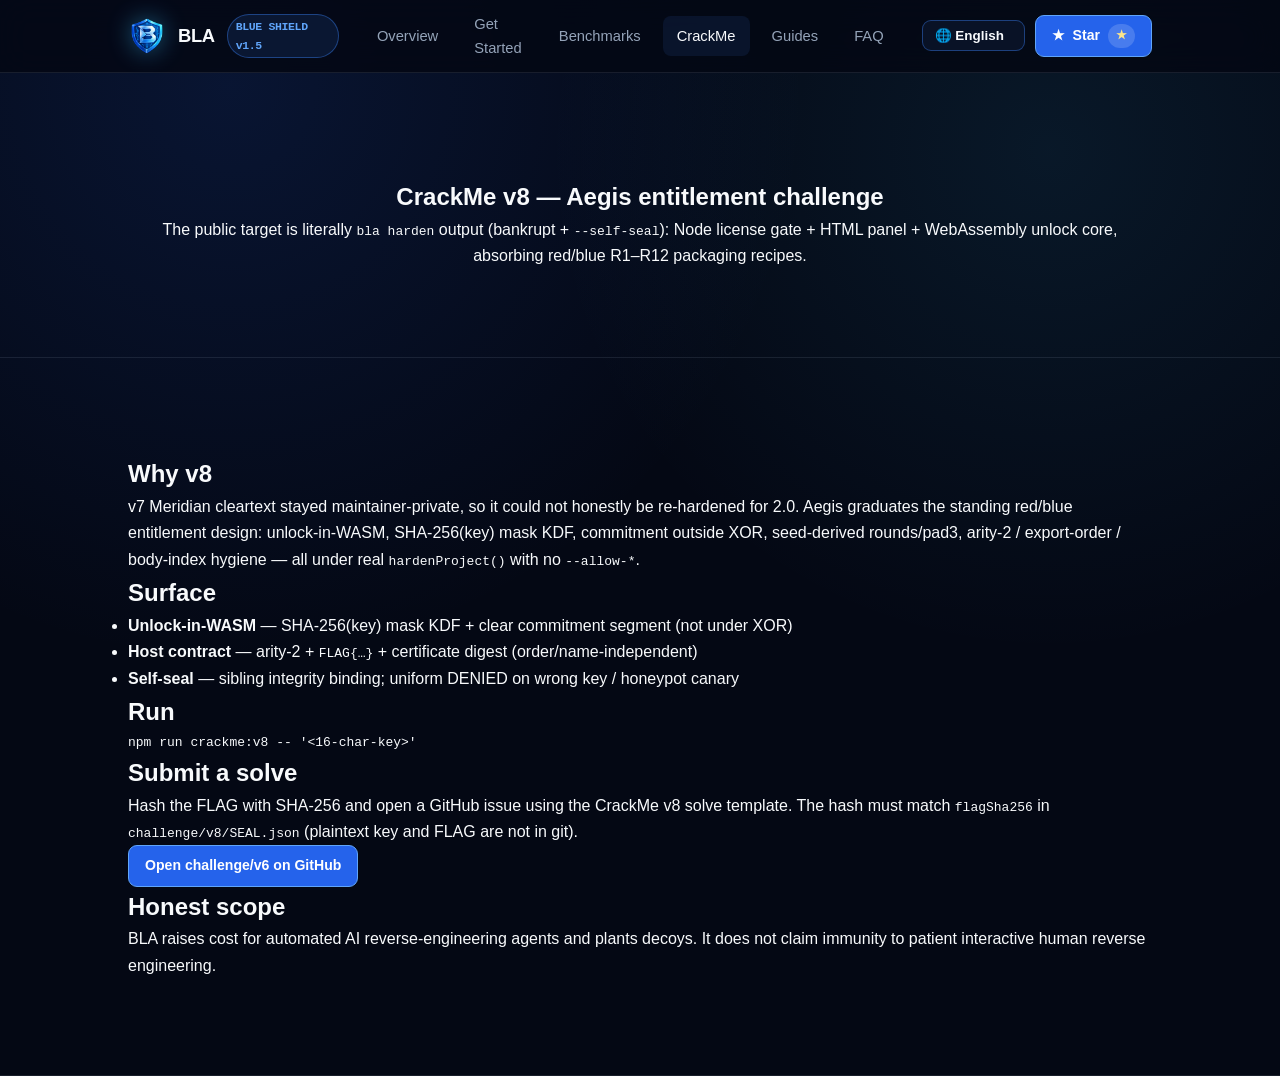
==== crackme/index.html @ 230a338d "chore(site): sync website from qybaihe/bla" ====
<!doctype html>
<html lang="en">
  <head>
    <meta charset="UTF-8" />
    <meta name="viewport" content="width=device-width, initial-scale=1.0" />
    <meta http-equiv="Content-Security-Policy" content="default-src 'self'; script-src 'self'; style-src 'self' 'unsafe-inline'; img-src 'self' data:; connect-src 'self' https://api.github.com; object-src 'none'; base-uri 'self'; form-action 'self'" />
    <title>CrackMe v8 — BLA (bla-agents)</title>
    <meta
      name="description"
      content="Public BLA CrackMe v8: a multi-format app (Node + HTML + WebAssembly) hardened by the real bla harden pipeline at bankrupt intensity."
    />
    <link rel="icon" type="image/png" href="../assets/favicon.png" />
    <link rel="stylesheet" href="../assets/styles.css" />
  </head>
  <body>
    <header class="site-header">
      <div class="container nav-bar">
        <a href="../" class="brand">
          <img src="../assets/logo.png" alt="BLA Shield Logo" class="brand-logo" width="38" height="38" />
          <span>BLA</span>
          <span class="brand-badge" data-i18n="nav.badge">BLUE SHIELD v1.5</span>
        </a>
        <nav class="nav-links">
          <a href="../" class="nav-link" data-i18n="nav.overview">Overview</a>
          <a href="../get-started/" class="nav-link" data-i18n="nav.getStarted">Get Started</a>
          <a href="../showcase/" class="nav-link" data-i18n="nav.showcase">Benchmarks</a>
          <a href="./" class="nav-link active" data-i18n="nav.crackme">CrackMe</a>
          <a href="../guides/" class="nav-link" data-i18n="nav.guides">Guides</a>
          <a href="../faq/" class="nav-link" data-i18n="nav.faq">FAQ</a>
        </nav>
        <div class="nav-actions">
          <select id="bla-lang-select" class="lang-select" aria-label="Select Language">
            <option value="en">🌐 English</option>
            <option value="zh-CN">🌐 简体中文</option>
            <option value="zh-TW">🌐 繁體中文</option>
            <option value="ja">🌐 日本語</option>
            <option value="ko">🌐 한국어</option>
            <option value="es">🌐 Español</option>
            <option value="fr">🌐 Français</option>
            <option value="de">🌐 Deutsch</option>
          </select>
          <a href="https://github.com/qybaihe/bla" class="nav-cta" target="_blank" rel="noopener">
            <span>★</span>
            <span data-i18n="nav.star">Star</span>
            <span class="star-pill" data-gh-stars>★</span>
          </a>
        </div>
      </div>
    </header>

    <main>
      <section class="hero">
        <div class="container">
          <h1 data-i18n="crackme.title">CrackMe v8 — Aegis entitlement challenge</h1>
          <p class="lede" data-i18n="crackme.lede">
            The public target is literally <code>bla harden</code> output (bankrupt + <code>--self-seal</code>): Node license gate + HTML panel + WebAssembly unlock core, absorbing red/blue R1–R12 packaging recipes.
          </p>
        </div>
      </section>

      <section class="section">
        <div class="container prose">
          <h2 data-i18n="crackme.why.title">Why v8</h2>
          <p data-i18n="crackme.why.body">
            v7 Meridian cleartext stayed maintainer-private, so it could not honestly be re-hardened for 2.0. Aegis graduates the standing red/blue entitlement design: unlock-in-WASM, SHA-256(key) mask KDF, commitment outside XOR, seed-derived rounds/pad3, arity-2 / export-order / body-index hygiene — all under real <code>hardenProject()</code> with no <code>--allow-*</code>.
          </p>

          <h2 data-i18n="crackme.tiers.title">Surface</h2>
          <ul>
            <li data-i18n="crackme.tiers.l1"><strong>Unlock-in-WASM</strong> — SHA-256(key) mask KDF + clear commitment segment (not under XOR)</li>
            <li data-i18n="crackme.tiers.l2"><strong>Host contract</strong> — arity-2 + <code>FLAG{…}</code> + certificate digest (order/name-independent)</li>
            <li data-i18n="crackme.tiers.l3"><strong>Self-seal</strong> — sibling integrity binding; uniform DENIED on wrong key / honeypot canary</li>
          </ul>

          <h2 data-i18n="crackme.run.title">Run</h2>
          <pre><code>npm run crackme:v8 -- '&lt;16-char-key&gt;'</code></pre>

          <h2 data-i18n="crackme.submit.title">Submit a solve</h2>
          <p data-i18n="crackme.submit.body">
            Hash the FLAG with SHA-256 and open a GitHub issue using the CrackMe v8 solve template. The hash must match <code>flagSha256</code> in <code>challenge/v8/SEAL.json</code> (plaintext key and FLAG are not in git).
          </p>

          <p>
            <a class="nav-cta" href="https://github.com/qybaihe/bla/tree/main/challenge/v6" target="_blank" rel="noopener" data-i18n="crackme.cta">
              Open challenge/v6 on GitHub
            </a>
          </p>

          <h2 data-i18n="crackme.honest.title">Honest scope</h2>
          <p data-i18n="crackme.honest.body">
            BLA raises cost for automated AI reverse-engineering agents and plants decoys.
            It does not claim immunity to patient interactive human reverse engineering.
          </p>
        </div>
      </section>
    </main>

    <script src="../assets/i18n.js"></script>
    <script src="../assets/main.js"></script>
  </body>
</html>
---- assets/styles.css ----
:root {
  --bg-deep: #040814;
  --bg-surface: #091226;
  --bg-elevated: #0e1b38;
  --bg-glass: rgba(9, 18, 38, 0.78);
  --border-subtle: rgba(148, 163, 184, 0.14);
  --border-blue: rgba(59, 130, 246, 0.42);
  --border-red: rgba(239, 68, 68, 0.38);
  --text-primary: #f8fafc;
  --text-secondary: #94a3b8;
  --text-muted: #64748b;
  --bla-blue: #3b82f6;
  --bla-blue-bright: #60a5fa;
  --bla-blue-deep: #2563eb;
  --bla-sky: #38bdf8;
  --bla-blue-soft: rgba(59, 130, 246, 0.12);
  --rea-red: #ef4444;
  --rea-red-soft: rgba(239, 68, 68, 0.11);
  --amber: #f59e0b;
  --radius-sm: 10px;
  --radius-md: 16px;
  --radius-lg: 22px;
  --font-sans: "Plus Jakarta Sans", -apple-system, BlinkMacSystemFont, "Segoe UI", Roboto, sans-serif;
  --font-mono: "JetBrains Mono", "SFMono-Regular", Consolas, Menlo, monospace;
}

*,
*::before,
*::after {
  box-sizing: border-box;
  margin: 0;
  padding: 0;
}

html {
  scroll-behavior: smooth;
  background-color: var(--bg-deep);
  color: var(--text-primary);
  font-family: var(--font-sans);
  line-height: 1.65;
  -webkit-font-smoothing: antialiased;
}

body {
  min-height: 100vh;
  background-color: var(--bg-deep);
  background-image:
    radial-gradient(circle at 18% 8%, rgba(37, 99, 235, 0.14), transparent 40%),
    radial-gradient(circle at 82% 14%, rgba(56, 189, 248, 0.09), transparent 36%);
  overflow-x: hidden;
}

a {
  color: inherit;
  text-decoration: none;
  transition: color 0.18s ease, border-color 0.18s ease, background-color 0.18s ease;
}

.container {
  width: 100%;
  max-width: 1080px;
  margin: 0 auto;
  padding: 0 28px;
}

/* Header & Navigation — clean and airy */
.site-header {
  position: sticky;
  top: 0;
  z-index: 100;
  background: rgba(4, 8, 20, 0.84);
  backdrop-filter: blur(16px);
  border-bottom: 1px solid var(--border-subtle);
}

.nav-bar {
  display: flex;
  align-items: center;
  justify-content: space-between;
  height: 72px;
  gap: 24px;
}

.brand {
  display: inline-flex;
  align-items: center;
  gap: 12px;
  font-weight: 800;
  font-size: 1.15rem;
  letter-spacing: -0.02em;
}

.brand-logo {
  width: 38px;
  height: 38px;
  object-fit: contain;
  filter: drop-shadow(0 0 12px rgba(56, 189, 248, 0.45));
}

.hero-logo {
  width: 84px;
  height: 84px;
  object-fit: contain;
  display: block;
  margin: 0 auto 20px;
  filter: drop-shadow(0 0 24px rgba(59, 130, 246, 0.55));
}

.nav-actions {
  display: inline-flex;
  align-items: center;
  gap: 10px;
}

.lang-select {
  appearance: none;
  -webkit-appearance: none;
  background: var(--bg-surface);
  color: var(--text-primary);
  border: 1px solid var(--border-blue);
  border-radius: 9px;
  padding: 7px 12px;
  font-family: var(--font-sans);
  font-size: 0.84rem;
  font-weight: 600;
  cursor: pointer;
  outline: none;
  transition: border-color 0.15s ease, background-color 0.15s ease;
}

.lang-select:hover,
.lang-select:focus {
  border-color: var(--bla-sky);
  background: var(--bg-elevated);
}

.brand-mark {
  width: 34px;
  height: 34px;
  border-radius: 9px;
  background: linear-gradient(135deg, var(--bla-blue-bright), var(--bla-blue-deep));
  display: inline-flex;
  align-items: center;
  justify-content: center;
  color: #ffffff;
  font-family: var(--font-mono);
  font-weight: 800;
  font-size: 0.9rem;
  box-shadow: 0 0 20px rgba(59, 130, 246, 0.35);
}

.brand-badge {
  font-family: var(--font-mono);
  font-size: 0.72rem;
  font-weight: 600;
  padding: 2px 8px;
  border-radius: 999px;
  background: var(--bla-blue-soft);
  color: var(--bla-blue-bright);
  border: 1px solid var(--border-blue);
}

.nav-links {
  display: flex;
  align-items: center;
  gap: 8px;
}

.nav-link {
  padding: 8px 14px;
  border-radius: 8px;
  font-size: 0.92rem;
  font-weight: 500;
  color: var(--text-secondary);
}

.nav-link:hover,
.nav-link.active {
  color: var(--text-primary);
  background: rgba(59, 130, 246, 0.1);
}

.nav-cta {
  display: inline-flex;
  align-items: center;
  gap: 8px;
  padding: 8px 16px;
  border-radius: 9px;
  font-size: 0.88rem;
  font-weight: 600;
  background: var(--bla-blue-deep);
  color: #ffffff;
  border: 1px solid var(--bla-blue-bright);
}

.nav-cta:hover {
  background: var(--bla-blue);
}

.star-pill {
  display: inline-flex;
  align-items: center;
  justify-content: center;
  padding: 2px 8px;
  border-radius: 999px;
  background: rgba(255, 255, 255, 0.16);
  font-family: var(--font-mono);
  font-size: 0.76rem;
  font-weight: 700;
  color: #fde68a;
}

.btn-star {
  display: inline-flex;
  align-items: center;
  gap: 8px;
  padding: 13px 20px;
  border-radius: 11px;
  background: rgba(245, 158, 11, 0.1);
  color: #fde68a;
  font-weight: 600;
  font-size: 0.95rem;
  border: 1px solid rgba(245, 158, 11, 0.42);
}

.btn-star:hover {
  background: rgba(245, 158, 11, 0.18);
  border-color: #fbbf24;
}

.star-welcome {
  margin-top: 22px;
  font-size: 0.9rem;
  color: var(--text-secondary);
}

.star-welcome a {
  color: var(--bla-blue-bright);
  border-bottom: 1px dashed rgba(96, 165, 250, 0.45);
  padding-bottom: 2px;
}

.star-welcome a:hover {
  color: #fde68a;
  border-bottom-color: #fde68a;
}

/* Generous Vertical Spacing so pages feel calm and uncrowded */
.section {
  padding: 96px 0;
  border-bottom: 1px solid var(--border-subtle);
}

.section-header {
  max-width: 680px;
  margin-bottom: 48px;
}

.eyebrow {
  display: inline-flex;
  align-items: center;
  gap: 8px;
  font-family: var(--font-mono);
  font-size: 0.78rem;
  font-weight: 600;
  text-transform: uppercase;
  letter-spacing: 0.08em;
  color: var(--bla-blue-bright);
  margin-bottom: 14px;
}

.section-title {
  font-size: clamp(1.85rem, 3.2vw, 2.5rem);
  font-weight: 800;
  letter-spacing: -0.03em;
  line-height: 1.2;
  margin-bottom: 14px;
}

.section-lead {
  font-size: 1.08rem;
  color: var(--text-secondary);
  line-height: 1.7;
}

/* Hero Section */
.hero {
  padding: 104px 0 88px;
  border-bottom: 1px solid var(--border-subtle);
  text-align: center;
}

.hero-pill {
  display: inline-flex;
  align-items: center;
  gap: 10px;
  padding: 6px 16px;
  border-radius: 999px;
  background: var(--bla-blue-soft);
  border: 1px solid var(--border-blue);
  color: var(--bla-blue-bright);
  font-family: var(--font-mono);
  font-size: 0.8rem;
  font-weight: 600;
  margin-bottom: 28px;
}

.hero-pill .dot-red {
  color: var(--rea-red);
}

.hero-title {
  font-size: clamp(2.5rem, 5.2vw, 4.1rem);
  font-weight: 800;
  letter-spacing: -0.035em;
  line-height: 1.12;
  max-width: 860px;
  margin: 0 auto 22px;
}

.hero-title .text-blue {
  background: linear-gradient(95deg, #60a5fa, #38bdf8);
  -webkit-background-clip: text;
  -webkit-text-fill-color: transparent;
}

.hero-title .text-red {
  color: var(--rea-red);
}

.hero-subtitle {
  font-size: clamp(1.08rem, 1.8vw, 1.25rem);
  color: var(--text-secondary);
  max-width: 660px;
  margin: 0 auto 40px;
  line-height: 1.7;
}

/* Clean Command Switcher in Hero */
.command-box {
  max-width: 640px;
  margin: 0 auto 32px;
  background: var(--bg-surface);
  border: 1px solid var(--border-blue);
  border-radius: var(--radius-md);
  padding: 16px 20px;
  display: flex;
  align-items: center;
  justify-content: space-between;
  gap: 16px;
  box-shadow: 0 20px 50px rgba(37, 99, 235, 0.16);
}

.command-code {
  font-family: var(--font-mono);
  font-size: 0.98rem;
  color: var(--bla-blue-bright);
  overflow-x: auto;
  white-space: nowrap;
}

.copy-btn {
  padding: 8px 14px;
  border-radius: 8px;
  border: 1px solid var(--border-blue);
  background: var(--bla-blue-soft);
  color: var(--bla-blue-bright);
  font-family: var(--font-mono);
  font-size: 0.8rem;
  font-weight: 600;
  cursor: pointer;
  flex-shrink: 0;
  transition: all 0.15s ease;
}

.copy-btn:hover {
  background: var(--bla-blue-deep);
  color: #ffffff;
}

.hero-actions {
  display: flex;
  align-items: center;
  justify-content: center;
  gap: 16px;
  flex-wrap: wrap;
}

.btn-primary {
  display: inline-flex;
  align-items: center;
  gap: 8px;
  padding: 13px 24px;
  border-radius: 11px;
  background: var(--bla-blue-deep);
  color: #ffffff;
  font-weight: 700;
  font-size: 0.95rem;
  border: 1px solid var(--bla-blue-bright);
}

.btn-primary:hover {
  background: var(--bla-blue);
}

.btn-secondary {
  display: inline-flex;
  align-items: center;
  gap: 8px;
  padding: 13px 24px;
  border-radius: 11px;
  background: var(--bg-surface);
  color: var(--text-primary);
  font-weight: 600;
  font-size: 0.95rem;
  border: 1px solid var(--border-subtle);
}

.btn-secondary:hover {
  border-color: var(--border-blue);
}

/* Spacious Cards & Grids */
.grid-3 {
  display: grid;
  grid-template-columns: repeat(3, 1fr);
  gap: 24px;
}

.grid-2 {
  display: grid;
  grid-template-columns: repeat(2, 1fr);
  gap: 28px;
}

.card {
  background: var(--bg-surface);
  border: 1px solid var(--border-subtle);
  border-radius: var(--radius-md);
  padding: 32px;
  transition: border-color 0.2s ease, transform 0.2s ease;
}

.card:hover {
  border-color: var(--border-blue);
  transform: translateY(-2px);
}

.card-tag {
  display: inline-block;
  font-family: var(--font-mono);
  font-size: 0.75rem;
  font-weight: 600;
  padding: 3px 10px;
  border-radius: 999px;
  background: var(--bla-blue-soft);
  color: var(--bla-blue-bright);
  margin-bottom: 16px;
}

.card h3 {
  font-size: 1.22rem;
  font-weight: 700;
  margin-bottom: 10px;
  letter-spacing: -0.01em;
}

.card p {
  color: var(--text-secondary);
  font-size: 0.96rem;
  line-height: 1.65;
}

/* Red vs. Blue Interactive Simulator */
.sim-tabs {
  display: flex;
  gap: 10px;
  flex-wrap: wrap;
  margin-bottom: 24px;
}

.sim-tab {
  padding: 9px 16px;
  border-radius: 9px;
  border: 1px solid var(--border-subtle);
  background: var(--bg-surface);
  color: var(--text-secondary);
  font-family: var(--font-mono);
  font-size: 0.83rem;
  font-weight: 600;
  cursor: pointer;
}

.sim-tab.active,
.sim-tab:hover {
  border-color: var(--bla-blue-bright);
  background: var(--bla-blue-soft);
  color: var(--text-primary);
}

.duel-grid {
  display: grid;
  grid-template-columns: 1fr 1fr;
  gap: 24px;
}

.duel-panel {
  border-radius: var(--radius-md);
  padding: 28px;
  background: var(--bg-surface);
}

.duel-panel.red {
  border: 1px solid var(--border-red);
  background: linear-gradient(180deg, rgba(239, 68, 68, 0.06), var(--bg-surface) 45%);
}

.duel-panel.blue {
  border: 1px solid var(--border-blue);
  background: linear-gradient(180deg, rgba(59, 130, 246, 0.1), var(--bg-surface) 45%);
}

.duel-badge {
  display: inline-flex;
  align-items: center;
  gap: 8px;
  font-family: var(--font-mono);
  font-size: 0.78rem;
  font-weight: 700;
  padding: 4px 12px;
  border-radius: 999px;
  margin-bottom: 18px;
}

.duel-badge.red {
  background: var(--rea-red-soft);
  color: #fca5a5;
  border: 1px solid var(--border-red);
}

.duel-badge.blue {
  background: var(--bla-blue-soft);
  color: #93c5fd;
  border: 1px solid var(--border-blue);
}

.metric-row {
  display: flex;
  justify-content: space-between;
  padding: 10px 0;
  border-bottom: 1px solid var(--border-subtle);
  font-size: 0.93rem;
}

.metric-row:last-of-type {
  border-bottom: none;
}

.metric-label {
  color: var(--text-secondary);
}

.metric-val {
  font-family: var(--font-mono);
  font-weight: 700;
}

.metric-val.red {
  color: #f87171;
}

.metric-val.blue {
  color: var(--bla-blue-bright);
}

/* Collapsible Details Drawer (keeps pages clean like rea.tools) */
details.evidence-drawer {
  margin-top: 20px;
  background: var(--bg-deep);
  border: 1px solid var(--border-subtle);
  border-radius: var(--radius-sm);
  overflow: hidden;
}

details.evidence-drawer summary {
  padding: 14px 18px;
  font-family: var(--font-mono);
  font-size: 0.85rem;
  font-weight: 600;
  color: var(--bla-blue-bright);
  cursor: pointer;
  user-select: none;
}

details.evidence-drawer summary:hover {
  background: rgba(59, 130, 246, 0.06);
}

.drawer-body {
  padding: 16px 18px;
  border-top: 1px solid var(--border-subtle);
  font-family: var(--font-mono);
  font-size: 0.83rem;
  color: #cbd5e1;
  overflow-x: auto;
  white-space: pre;
  line-height: 1.55;
}

pre.code-block {
  background: var(--bg-deep);
  border: 1px solid var(--border-subtle);
  border-radius: var(--radius-sm);
  padding: 18px 20px;
  font-family: var(--font-mono);
  font-size: 0.86rem;
  color: #dbeafe;
  overflow-x: auto;
  line-height: 1.6;
  margin-top: 14px;
}

/* Footer */
.site-footer {
  padding: 56px 0;
  color: var(--text-muted);
  font-size: 0.9rem;
}

.footer-inner {
  display: flex;
  justify-content: space-between;
  align-items: center;
  flex-wrap: wrap;
  gap: 20px;
}

@media (max-width: 860px) {
  .grid-3,
  .grid-2,
  .duel-grid {
    grid-template-columns: 1fr;
  }
  .section {
    padding: 64px 0;
  }
  .hero {
    padding: 72px 0 56px;
  }
}
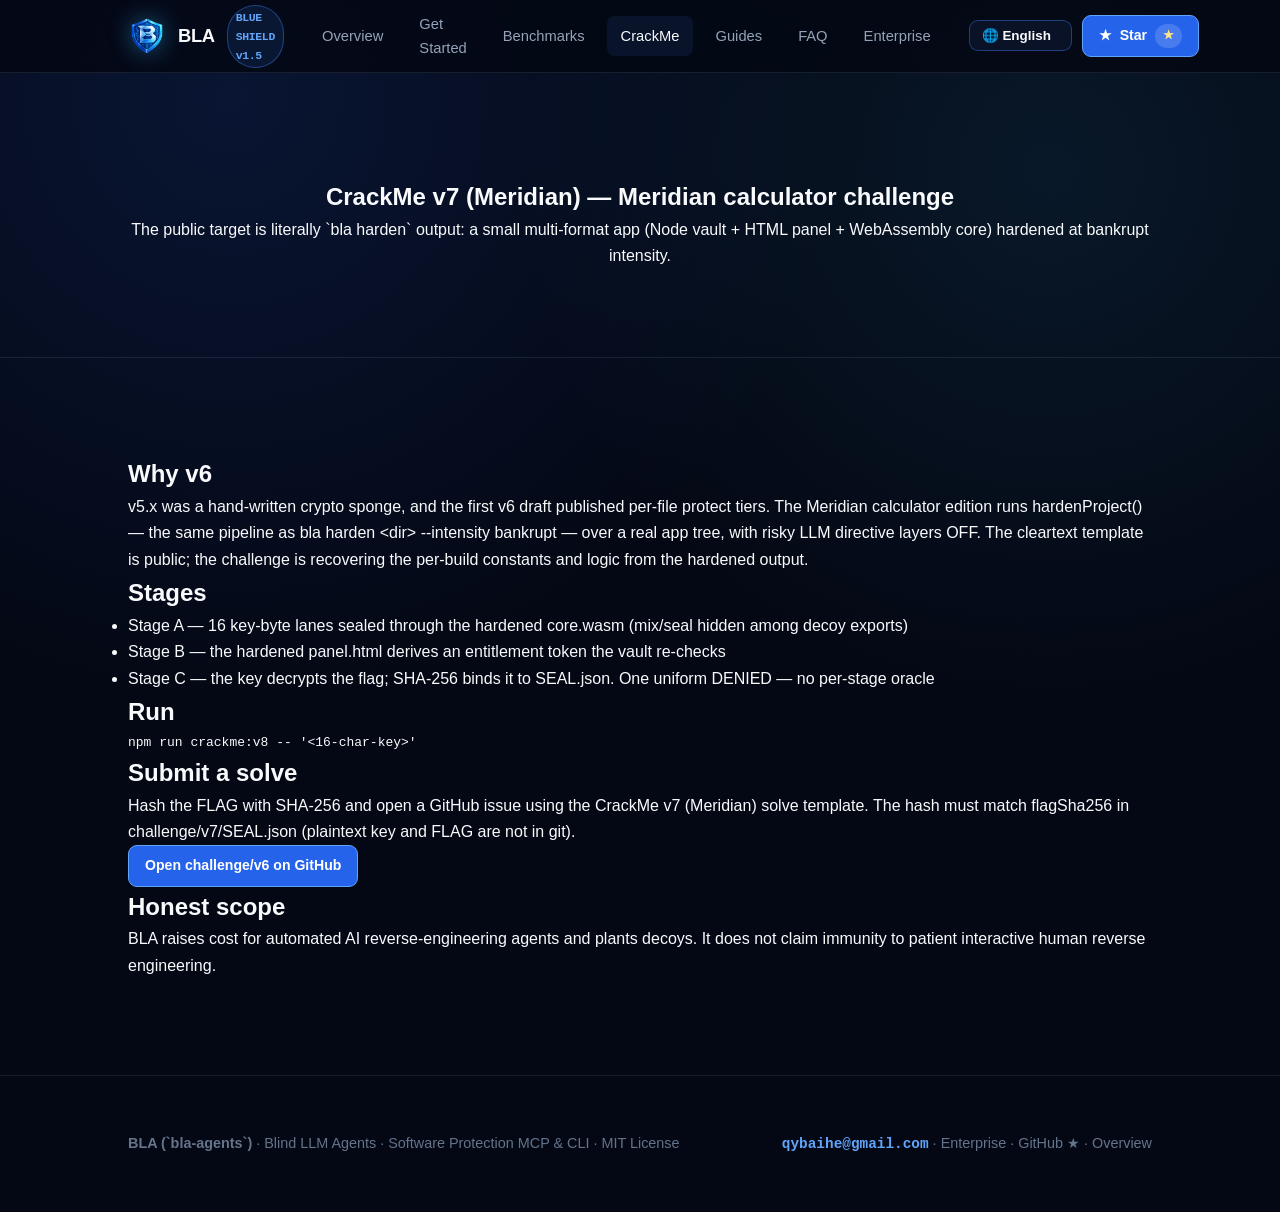
==== commit a5f0fa92: "chore(site): sync website from qybaihe/bla" ====
--- a/crackme/index.html
+++ b/crackme/index.html
@@ -27,6 +27,7 @@
           <a href="./" class="nav-link active" data-i18n="nav.crackme">CrackMe</a>
           <a href="../guides/" class="nav-link" data-i18n="nav.guides">Guides</a>
           <a href="../faq/" class="nav-link" data-i18n="nav.faq">FAQ</a>
+          <a href="../enterprise/" class="nav-link" data-i18n="nav.enterprise">Enterprise</a>
         </nav>
         <div class="nav-actions">
           <select id="bla-lang-select" class="lang-select" aria-label="Select Language">
@@ -95,6 +96,17 @@
       </section>
     </main>
 
+    <footer class="site-footer">
+      <div class="container footer-inner">
+        <div data-i18n-html="footer.tagline"><strong>BLA (`bla-agents`)</strong> · Blind LLM Agents · Software Protection MCP &amp; CLI</div>
+        <div>
+          <a href="mailto:qybaihe@gmail.com">qybaihe@gmail.com</a> ·
+          <a href="../enterprise/" data-i18n="nav.enterprise">Enterprise</a> ·
+          <a href="https://github.com/qybaihe/bla">GitHub ★</a> ·
+          <a href="../" data-i18n="nav.overview">Overview</a>
+        </div>
+      </div>
+    </footer>
     <script src="../assets/i18n.js"></script>
     <script src="../assets/main.js"></script>
   </body>
--- a/assets/styles.css
+++ b/assets/styles.css
@@ -648,3 +648,57 @@
     padding: 72px 0 56px;
   }
 }
+
+/* Enterprise page */
+.note-card {
+  border-color: rgba(245, 158, 11, 0.35);
+  background: linear-gradient(180deg, rgba(245, 158, 11, 0.08), var(--bg-surface) 48%);
+}
+
+.enterprise-cta {
+  border-color: var(--border-blue);
+  background: linear-gradient(180deg, rgba(59, 130, 246, 0.12), var(--bg-surface) 42%);
+}
+
+.contact-email {
+  font-family: var(--font-mono);
+  font-weight: 700;
+  color: var(--bla-blue-bright);
+}
+
+.contact-note {
+  margin-top: 18px;
+  font-size: 0.92rem;
+  color: var(--text-secondary);
+}
+
+.contact-note a {
+  color: var(--bla-blue-bright);
+  border-bottom: 1px dashed rgba(96, 165, 250, 0.45);
+}
+
+.site-footer a[href^="mailto:"] {
+  color: var(--bla-blue-bright);
+  font-family: var(--font-mono);
+  font-weight: 600;
+}
+
+@media (max-width: 1100px) {
+  .nav-bar {
+    height: auto;
+    min-height: 72px;
+    padding: 12px 0;
+    flex-wrap: wrap;
+  }
+
+  .nav-links {
+    flex-wrap: wrap;
+    justify-content: flex-start;
+    gap: 4px;
+  }
+
+  .nav-link {
+    padding: 6px 10px;
+    font-size: 0.84rem;
+  }
+}
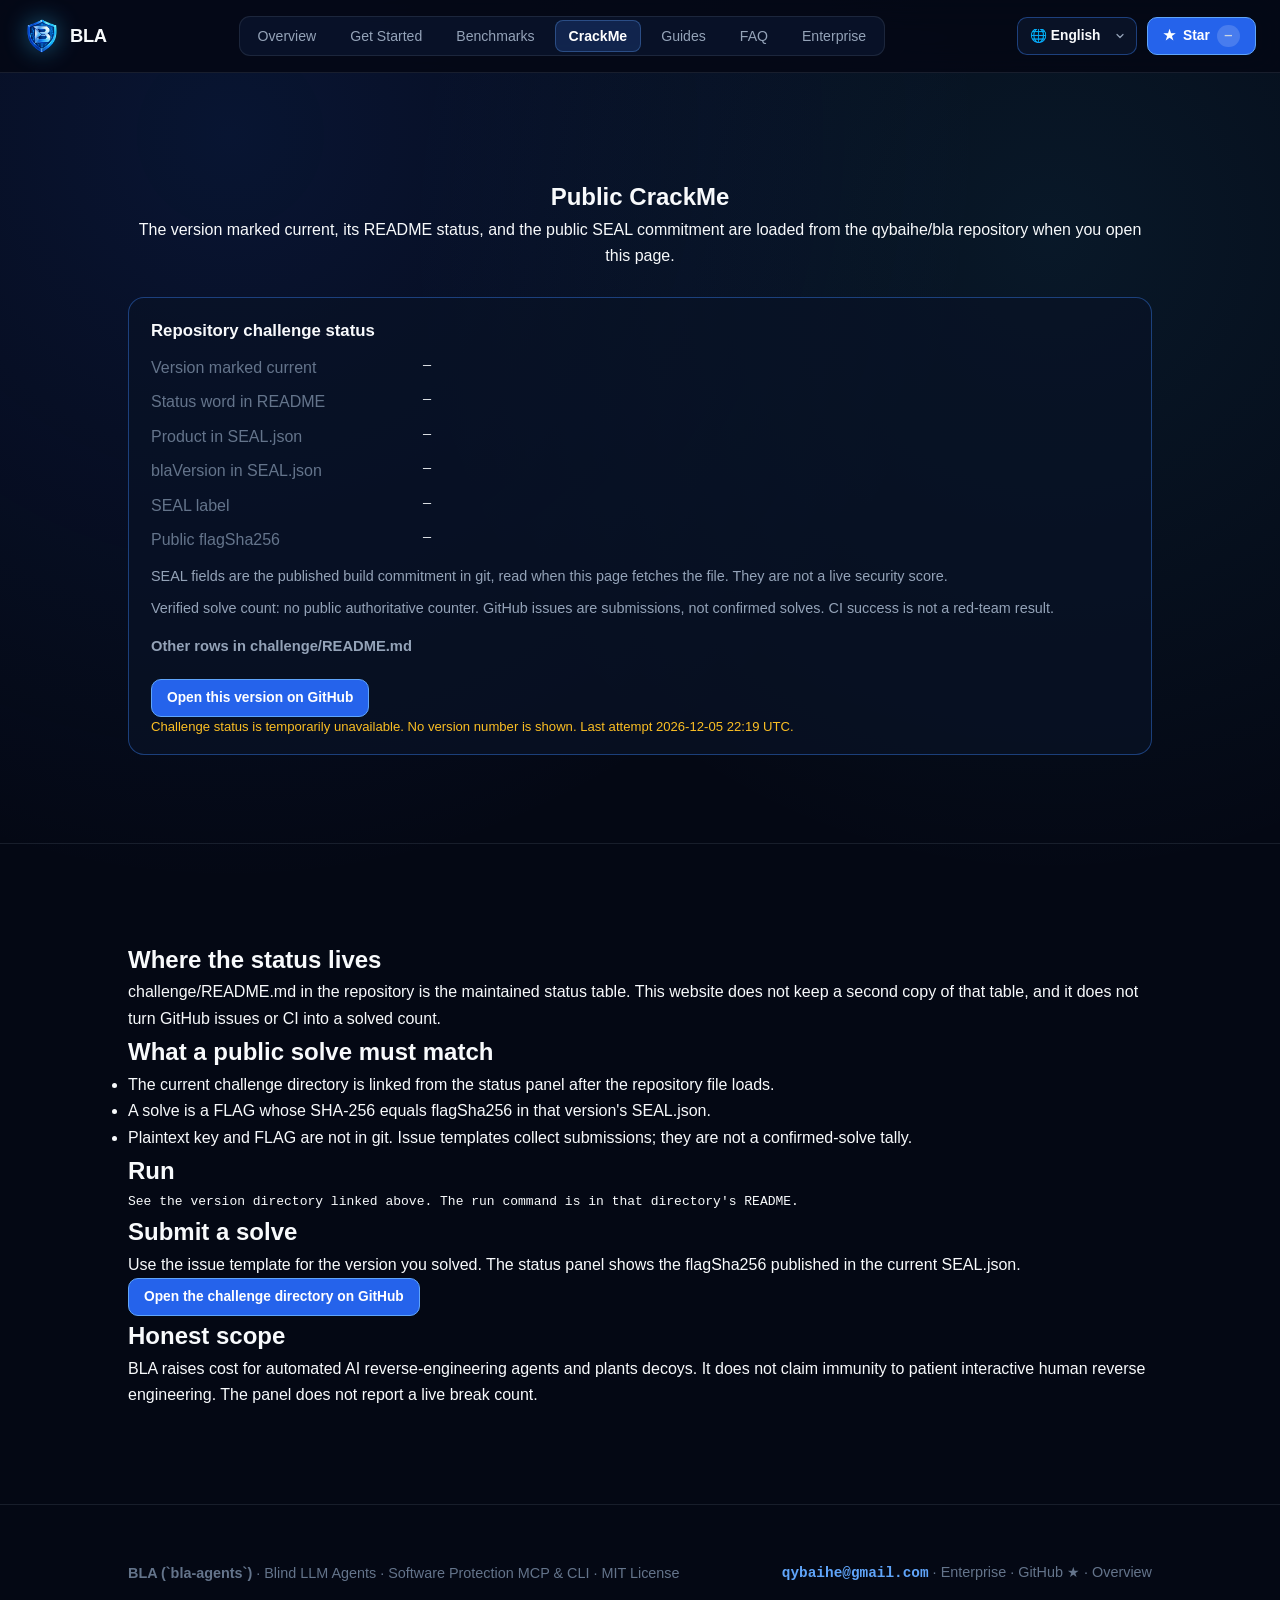
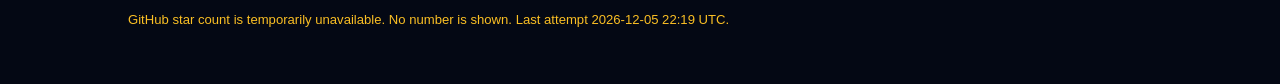
==== commit a4e53eeb: "chore(site): sync website from qybaihe/bla" ====
--- a/crackme/index.html
+++ b/crackme/index.html
@@ -4,23 +4,43 @@
     <meta charset="UTF-8" />
     <meta name="viewport" content="width=device-width, initial-scale=1.0" />
     <meta http-equiv="Content-Security-Policy" content="default-src 'self'; script-src 'self'; style-src 'self' 'unsafe-inline'; img-src 'self' data:; connect-src 'self' https://api.github.com; object-src 'none'; base-uri 'self'; form-action 'self'" />
-    <title>CrackMe v8 — BLA (bla-agents)</title>
+    <title>CrackMe — BLA (bla-agents)</title>
     <meta
       name="description"
-      content="Public BLA CrackMe v8: a multi-format app (Node + HTML + WebAssembly) hardened by the real bla harden pipeline at bankrupt intensity."
+      content="Public BLA CrackMe status is read from challenge/README.md and the current SEAL.json in qybaihe/bla. This page does not publish a solve count."
     />
     <link rel="icon" type="image/png" href="../assets/favicon.png" />
     <link rel="stylesheet" href="../assets/styles.css" />
   </head>
   <body>
+    <noscript>
+      <style>
+        @media (max-width: 1023px) {
+          .nav-toggle { display: none !important; }
+          .nav-panel {
+            display: flex !important;
+            position: static !important;
+            flex-direction: column;
+            background: transparent;
+            box-shadow: none;
+          }
+          .nav-bar { height: auto !important; min-height: 64px; flex-wrap: wrap; padding-top: 12px; padding-bottom: 12px; }
+          .nav-links { flex-wrap: wrap; }
+        }
+      </style>
+    </noscript>
     <header class="site-header">
       <div class="container nav-bar">
         <a href="../" class="brand">
           <img src="../assets/logo.png" alt="BLA Shield Logo" class="brand-logo" width="38" height="38" />
           <span>BLA</span>
-          <span class="brand-badge" data-i18n="nav.badge">BLUE SHIELD v1.5</span>
         </a>
-        <nav class="nav-links">
+        <button type="button" class="nav-toggle" aria-expanded="false" aria-controls="site-nav">
+          <span class="nav-toggle-icon" aria-hidden="true"></span>
+          <span class="visually-hidden">Menu</span>
+        </button>
+        <div class="nav-panel" id="site-nav">
+        <nav class="nav-links" data-i18n-attr="aria-label:nav.primary">
           <a href="../" class="nav-link" data-i18n="nav.overview">Overview</a>
           <a href="../get-started/" class="nav-link" data-i18n="nav.getStarted">Get Started</a>
           <a href="../showcase/" class="nav-link" data-i18n="nav.showcase">Benchmarks</a>
@@ -30,7 +50,7 @@
           <a href="../enterprise/" class="nav-link" data-i18n="nav.enterprise">Enterprise</a>
         </nav>
         <div class="nav-actions">
-          <select id="bla-lang-select" class="lang-select" aria-label="Select Language">
+          <select id="bla-lang-select" class="lang-select" aria-label="Select Language" data-i18n-attr="aria-label:nav.lang">
             <option value="en">🌐 English</option>
             <option value="zh-CN">🌐 简体中文</option>
             <option value="zh-TW">🌐 繁體中文</option>
@@ -43,8 +63,9 @@
           <a href="https://github.com/qybaihe/bla" class="nav-cta" target="_blank" rel="noopener">
             <span>★</span>
             <span data-i18n="nav.star">Star</span>
-            <span class="star-pill" data-gh-stars>★</span>
+            <span class="star-pill" data-gh-stars data-state="loading">—</span>
           </a>
+        </div>
         </div>
       </div>
     </header>
@@ -52,38 +73,72 @@
     <main>
       <section class="hero">
         <div class="container">
-          <h1 data-i18n="crackme.title">CrackMe v8 — Aegis entitlement challenge</h1>
+          <h1 data-i18n="crackme.title">Public CrackMe</h1>
           <p class="lede" data-i18n="crackme.lede">
-            The public target is literally <code>bla harden</code> output (bankrupt + <code>--self-seal</code>): Node license gate + HTML panel + WebAssembly unlock core, absorbing red/blue R1–R12 packaging recipes.
+            The version marked current, its README status, and the public SEAL commitment are loaded from the qybaihe/bla repository when you open this page.
           </p>
+          <section class="live-panel" data-crackme-live data-state="loading" aria-live="polite">
+            <h2 data-i18n="live.crackme.heading">Repository challenge status</h2>
+            <dl class="live-dl">
+              <dt data-i18n="live.crackme.version">Version marked current</dt>
+              <dd data-crackme-version>—</dd>
+              <dt data-i18n="live.crackme.status">Status word in README</dt>
+              <dd data-crackme-status>—</dd>
+              <dt data-i18n="live.crackme.product">Product in SEAL.json</dt>
+              <dd data-crackme-product>—</dd>
+              <dt data-i18n="live.crackme.engine">blaVersion in SEAL.json</dt>
+              <dd data-crackme-engine>—</dd>
+              <dt data-i18n="live.crackme.label">SEAL label</dt>
+              <dd data-crackme-label>—</dd>
+              <dt data-i18n="live.crackme.flag">Public flagSha256</dt>
+              <dd data-crackme-flag>—</dd>
+            </dl>
+            <p class="live-note" data-i18n="live.crackme.commitment">
+              SEAL fields are the published build commitment in git, read when this page fetches the file. They are not a live security score.
+            </p>
+            <p class="live-note" data-i18n="live.crackme.noSolve">
+              Verified solve count: no public authoritative counter. GitHub issues are submissions, not confirmed solves. CI success is not a red-team result.
+            </p>
+            <h3 data-i18n="live.crackme.history">Other rows in challenge/README.md</h3>
+            <ul class="live-history" data-crackme-history></ul>
+            <p>
+              <a class="nav-cta" data-crackme-link href="https://github.com/qybaihe/bla/tree/main/challenge" target="_blank" rel="noopener" data-i18n="live.crackme.open">
+                Open this version on GitHub
+              </a>
+            </p>
+            <p class="live-stamp" data-live-stamp="crackme" data-state="loading"></p>
+            <noscript>
+              <p>Without JavaScript this page does not display a current CrackMe version or a star count.</p>
+            </noscript>
+          </section>
         </div>
       </section>
 
       <section class="section">
         <div class="container prose">
-          <h2 data-i18n="crackme.why.title">Why v8</h2>
+          <h2 data-i18n="crackme.why.title">Where the status lives</h2>
           <p data-i18n="crackme.why.body">
-            v7 Meridian cleartext stayed maintainer-private, so it could not honestly be re-hardened for 2.0. Aegis graduates the standing red/blue entitlement design: unlock-in-WASM, SHA-256(key) mask KDF, commitment outside XOR, seed-derived rounds/pad3, arity-2 / export-order / body-index hygiene — all under real <code>hardenProject()</code> with no <code>--allow-*</code>.
+            challenge/README.md in the repository is the maintained status table. This website does not keep a second copy of that table, and it does not turn GitHub issues or CI into a solved count.
           </p>
 
-          <h2 data-i18n="crackme.tiers.title">Surface</h2>
+          <h2 data-i18n="crackme.tiers.title">What a public solve must match</h2>
           <ul>
-            <li data-i18n="crackme.tiers.l1"><strong>Unlock-in-WASM</strong> — SHA-256(key) mask KDF + clear commitment segment (not under XOR)</li>
-            <li data-i18n="crackme.tiers.l2"><strong>Host contract</strong> — arity-2 + <code>FLAG{…}</code> + certificate digest (order/name-independent)</li>
-            <li data-i18n="crackme.tiers.l3"><strong>Self-seal</strong> — sibling integrity binding; uniform DENIED on wrong key / honeypot canary</li>
+            <li data-i18n="crackme.tiers.l1">The current challenge directory is linked from the status panel after the repository file loads.</li>
+            <li data-i18n="crackme.tiers.l2">A solve is a FLAG whose SHA-256 equals flagSha256 in that version's SEAL.json.</li>
+            <li data-i18n="crackme.tiers.l3">Plaintext key and FLAG are not in git. Issue templates collect submissions; they are not a confirmed-solve tally.</li>
           </ul>
 
           <h2 data-i18n="crackme.run.title">Run</h2>
-          <pre><code>npm run crackme:v8 -- '&lt;16-char-key&gt;'</code></pre>
+          <pre><code>See the version directory linked above. The run command is in that directory's README.</code></pre>
 
           <h2 data-i18n="crackme.submit.title">Submit a solve</h2>
           <p data-i18n="crackme.submit.body">
-            Hash the FLAG with SHA-256 and open a GitHub issue using the CrackMe v8 solve template. The hash must match <code>flagSha256</code> in <code>challenge/v8/SEAL.json</code> (plaintext key and FLAG are not in git).
+            Use the issue template for the version you solved. The status panel shows the flagSha256 published in the current SEAL.json.
           </p>
 
           <p>
-            <a class="nav-cta" href="https://github.com/qybaihe/bla/tree/main/challenge/v6" target="_blank" rel="noopener" data-i18n="crackme.cta">
-              Open challenge/v6 on GitHub
+            <a class="nav-cta" href="https://github.com/qybaihe/bla/tree/main/challenge" target="_blank" rel="noopener" data-i18n="crackme.cta">
+              Open the challenge directory on GitHub
             </a>
           </p>
 
@@ -91,6 +146,7 @@
           <p data-i18n="crackme.honest.body">
             BLA raises cost for automated AI reverse-engineering agents and plants decoys.
             It does not claim immunity to patient interactive human reverse engineering.
+            The panel does not report a live break count.
           </p>
         </div>
       </section>
@@ -105,9 +161,10 @@
           <a href="https://github.com/qybaihe/bla">GitHub ★</a> ·
           <a href="../" data-i18n="nav.overview">Overview</a>
         </div>
+        <p class="live-stamp" data-live-stamp="stars" data-state="loading"></p>
       </div>
     </footer>
     <script src="../assets/i18n.js"></script>
-    <script src="../assets/main.js"></script>
+    <script type="module" src="../assets/main.js"></script>
   </body>
 </html>
--- a/assets/styles.css
+++ b/assets/styles.css
@@ -63,13 +63,14 @@
   padding: 0 28px;
 }
 
-/* Header & Navigation — clean and airy */
+/* Header & Navigation — balanced 3-zone layout with unified 38px control heights */
 .site-header {
   position: sticky;
   top: 0;
   z-index: 100;
-  background: rgba(4, 8, 20, 0.84);
-  backdrop-filter: blur(16px);
+  background: rgba(4, 8, 20, 0.86);
+  backdrop-filter: blur(18px);
+  -webkit-backdrop-filter: blur(18px);
   border-bottom: 1px solid var(--border-subtle);
 }
 
@@ -78,21 +79,27 @@
   align-items: center;
   justify-content: space-between;
   height: 72px;
-  gap: 24px;
+  gap: 20px;
+  max-width: 1280px;
+  padding-left: 24px;
+  padding-right: 24px;
 }
 
 .brand {
   display: inline-flex;
   align-items: center;
-  gap: 12px;
+  height: 38px;
+  gap: 10px;
+  flex-shrink: 0;
   font-weight: 800;
   font-size: 1.15rem;
   letter-spacing: -0.02em;
+  white-space: nowrap;
 }
 
 .brand-logo {
-  width: 38px;
-  height: 38px;
+  width: 36px;
+  height: 36px;
   object-fit: contain;
   filter: drop-shadow(0 0 12px rgba(56, 189, 248, 0.45));
 }
@@ -106,32 +113,48 @@
   filter: drop-shadow(0 0 24px rgba(59, 130, 246, 0.55));
 }
 
+.nav-panel {
+  display: flex;
+  align-items: center;
+  justify-content: space-between;
+  gap: 20px;
+  flex: 1 1 auto;
+  min-width: 0;
+}
+
 .nav-actions {
   display: inline-flex;
   align-items: center;
   gap: 10px;
+  flex-shrink: 0;
 }
 
 .lang-select {
   appearance: none;
   -webkit-appearance: none;
-  background: var(--bg-surface);
+  height: 38px;
+  background-color: var(--bg-surface);
+  background-image: url("data:image/svg+xml,%3Csvg xmlns='http://www.w3.org/2000/svg' width='12' height='12' viewBox='0 0 24 24' fill='none' stroke='%2394a3b8' stroke-width='2.4' stroke-linecap='round' stroke-linejoin='round'%3E%3Cpolyline points='6 9 12 15 18 9'/%3E%3C/svg%3E");
+  background-repeat: no-repeat;
+  background-position: right 10px center;
+  background-size: 12px 12px;
   color: var(--text-primary);
   border: 1px solid var(--border-blue);
-  border-radius: 9px;
-  padding: 7px 12px;
+  border-radius: 10px;
+  padding: 0 28px 0 12px;
   font-family: var(--font-sans);
-  font-size: 0.84rem;
-  font-weight: 600;
+  font-size: 0.85rem;
+  font-weight: 600;
+  line-height: 1;
   cursor: pointer;
-  outline: none;
+  white-space: nowrap;
   transition: border-color 0.15s ease, background-color 0.15s ease;
 }
 
 .lang-select:hover,
 .lang-select:focus {
   border-color: var(--bla-sky);
-  background: var(--bg-elevated);
+  background-color: var(--bg-elevated);
 }
 
 .brand-mark {
@@ -149,45 +172,57 @@
   box-shadow: 0 0 20px rgba(59, 130, 246, 0.35);
 }
 
-.brand-badge {
-  font-family: var(--font-mono);
-  font-size: 0.72rem;
-  font-weight: 600;
-  padding: 2px 8px;
-  border-radius: 999px;
-  background: var(--bla-blue-soft);
-  color: var(--bla-blue-bright);
-  border: 1px solid var(--border-blue);
-}
-
 .nav-links {
-  display: flex;
-  align-items: center;
-  gap: 8px;
+  display: inline-flex;
+  align-items: center;
+  height: 40px;
+  margin: 0 auto;
+  padding: 3px;
+  gap: clamp(4px, 0.65vw, 8px);
+  border-radius: 11px;
+  background: rgba(14, 27, 56, 0.52);
+  border: 1px solid rgba(148, 163, 184, 0.14);
+  min-width: 0;
 }
 
 .nav-link {
-  padding: 8px 14px;
+  display: inline-flex;
+  align-items: center;
+  justify-content: center;
+  height: 32px;
+  padding: 0 12px;
   border-radius: 8px;
-  font-size: 0.92rem;
+  font-size: 0.875rem;
   font-weight: 500;
+  line-height: 1;
   color: var(--text-secondary);
-}
-
-.nav-link:hover,
-.nav-link.active {
+  white-space: nowrap;
+}
+
+.nav-link:hover {
   color: var(--text-primary);
   background: rgba(59, 130, 246, 0.1);
 }
 
+.nav-link.active {
+  color: #ffffff;
+  font-weight: 600;
+  background: rgba(59, 130, 246, 0.18);
+  box-shadow: inset 0 0 0 1px rgba(96, 165, 250, 0.32);
+}
+
 .nav-cta {
   display: inline-flex;
   align-items: center;
-  gap: 8px;
-  padding: 8px 16px;
-  border-radius: 9px;
-  font-size: 0.88rem;
-  font-weight: 600;
+  justify-content: center;
+  height: 38px;
+  gap: 7px;
+  padding: 0 14px;
+  border-radius: 10px;
+  font-size: 0.85rem;
+  font-weight: 600;
+  line-height: 1;
+  white-space: nowrap;
   background: var(--bla-blue-deep);
   color: #ffffff;
   border: 1px solid var(--bla-blue-bright);
@@ -201,25 +236,110 @@
   display: inline-flex;
   align-items: center;
   justify-content: center;
-  padding: 2px 8px;
+  flex-shrink: 0;
+  height: 22px;
+  padding: 0 8px;
   border-radius: 999px;
   background: rgba(255, 255, 255, 0.16);
   font-family: var(--font-mono);
-  font-size: 0.76rem;
+  font-size: 0.75rem;
   font-weight: 700;
+  line-height: 1;
   color: #fde68a;
+  white-space: nowrap;
+}
+
+.nav-toggle {
+  display: none;
+  position: relative;
+  align-items: center;
+  justify-content: center;
+  width: 40px;
+  height: 40px;
+  flex-shrink: 0;
+  margin-left: auto;
+  border-radius: 9px;
+  border: 1px solid var(--border-blue);
+  background: var(--bg-surface);
+  color: var(--text-primary);
+  cursor: pointer;
+}
+
+.nav-toggle-icon,
+.nav-toggle-icon::before,
+.nav-toggle-icon::after {
+  display: block;
+  width: 16px;
+  height: 2px;
+  border-radius: 1px;
+  background: currentColor;
+  position: relative;
+}
+
+.nav-toggle-icon::before,
+.nav-toggle-icon::after {
+  content: "";
+  position: absolute;
+  left: 0;
+}
+
+.nav-toggle-icon::before {
+  top: -5px;
+}
+
+.nav-toggle-icon::after {
+  top: 5px;
+}
+
+.site-header.nav-open .nav-toggle-icon {
+  background: transparent;
+}
+
+.site-header.nav-open .nav-toggle-icon::before {
+  top: 0;
+  transform: rotate(45deg);
+}
+
+.site-header.nav-open .nav-toggle-icon::after {
+  top: 0;
+  transform: rotate(-45deg);
+}
+
+.visually-hidden {
+  position: absolute;
+  width: 1px;
+  height: 1px;
+  padding: 0;
+  margin: -1px;
+  overflow: hidden;
+  clip: rect(0, 0, 0, 0);
+  white-space: nowrap;
+  border: 0;
+}
+
+.brand:focus-visible,
+.nav-link:focus-visible,
+.nav-cta:focus-visible,
+.nav-toggle:focus-visible,
+.lang-select:focus-visible {
+  outline: 2px solid var(--bla-sky);
+  outline-offset: 2px;
 }
 
 .btn-star {
   display: inline-flex;
   align-items: center;
+  justify-content: center;
+  height: 46px;
   gap: 8px;
-  padding: 13px 20px;
+  padding: 0 22px;
   border-radius: 11px;
   background: rgba(245, 158, 11, 0.1);
   color: #fde68a;
   font-weight: 600;
-  font-size: 0.95rem;
+  font-size: 0.94rem;
+  line-height: 1;
+  white-space: nowrap;
   border: 1px solid rgba(245, 158, 11, 0.42);
 }
 
@@ -389,13 +509,17 @@
 .btn-primary {
   display: inline-flex;
   align-items: center;
+  justify-content: center;
+  height: 46px;
   gap: 8px;
-  padding: 13px 24px;
+  padding: 0 22px;
   border-radius: 11px;
   background: var(--bla-blue-deep);
   color: #ffffff;
   font-weight: 700;
-  font-size: 0.95rem;
+  font-size: 0.94rem;
+  line-height: 1;
+  white-space: nowrap;
   border: 1px solid var(--bla-blue-bright);
 }
 
@@ -406,13 +530,17 @@
 .btn-secondary {
   display: inline-flex;
   align-items: center;
+  justify-content: center;
+  height: 46px;
   gap: 8px;
-  padding: 13px 24px;
+  padding: 0 22px;
   border-radius: 11px;
   background: var(--bg-surface);
   color: var(--text-primary);
   font-weight: 600;
-  font-size: 0.95rem;
+  font-size: 0.94rem;
+  line-height: 1;
+  white-space: nowrap;
   border: 1px solid var(--border-subtle);
 }
 
@@ -635,6 +763,94 @@
   gap: 20px;
 }
 
+.footer-inner .live-stamp {
+  flex: 1 0 100%;
+  margin-top: 4px;
+}
+
+.live-stamp {
+  font-size: 0.82rem;
+  line-height: 1.45;
+  color: var(--text-muted);
+}
+
+.live-stamp[data-state="stale"],
+.live-stamp[data-state="unavailable"] {
+  color: #fbbf24;
+}
+
+.star-pill[data-state="stale"],
+.star-pill[data-state="unavailable"],
+.star-pill[data-state="loading"] {
+  color: #cbd5e1;
+}
+
+.live-panel {
+  margin-top: 28px;
+  padding: 22px 22px 18px;
+  border: 1px solid var(--border-blue);
+  border-radius: var(--radius-md);
+  background: rgba(9, 18, 38, 0.72);
+  text-align: left;
+}
+
+.live-panel h2,
+.live-panel h3 {
+  font-size: 1.05rem;
+  line-height: 1.35;
+  margin: 0 0 10px;
+}
+
+.live-panel h3 {
+  margin-top: 16px;
+  color: var(--text-secondary);
+  font-size: 0.92rem;
+}
+
+.live-dl {
+  display: grid;
+  grid-template-columns: minmax(9rem, 16rem) minmax(0, 1fr);
+  gap: 8px 16px;
+  margin: 12px 0;
+}
+
+.live-dl dt {
+  color: var(--text-muted);
+}
+
+.live-dl dd {
+  font-family: var(--font-mono);
+  font-size: 0.84rem;
+  overflow-wrap: anywhere;
+}
+
+.live-note {
+  color: var(--text-secondary);
+  font-size: 0.9rem;
+  margin-top: 8px;
+}
+
+.live-history {
+  margin: 8px 0 14px 1.1rem;
+  color: var(--text-secondary);
+  font-size: 0.88rem;
+}
+
+.live-panel .nav-cta {
+  margin-top: 8px;
+}
+
+@media (max-width: 640px) {
+  .live-dl {
+    grid-template-columns: 1fr;
+    gap: 2px;
+  }
+
+  .live-dl dd {
+    margin-bottom: 8px;
+  }
+}
+
 @media (max-width: 860px) {
   .grid-3,
   .grid-2,
@@ -683,22 +899,108 @@
   font-weight: 600;
 }
 
-@media (max-width: 1100px) {
+@media (min-width: 1024px) and (max-width: 1180px) {
   .nav-bar {
+    gap: 12px;
+    padding-left: 16px;
+    padding-right: 16px;
+  }
+
+  .nav-links {
+    gap: 2px;
+  }
+
+  .nav-link {
+    padding: 0 9px;
+    font-size: 0.82rem;
+  }
+
+  .nav-cta {
+    padding: 0 11px;
+    font-size: 0.82rem;
+    gap: 5px;
+  }
+
+  .lang-select {
+    font-size: 0.82rem;
+    padding: 0 26px 0 10px;
+  }
+}
+
+@media (min-width: 1280px) {
+  .nav-links {
+    gap: 6px;
+    padding: 4px;
+  }
+
+  .nav-link {
+    padding: 0 14px;
+    font-size: 0.88rem;
+  }
+
+  .nav-cta {
+    padding: 0 15px;
+    font-size: 0.86rem;
+  }
+
+  .lang-select {
+    font-size: 0.86rem;
+  }
+}
+
+@media (max-width: 1023px) {
+  .nav-toggle {
+    display: inline-flex;
+  }
+
+  .nav-panel {
+    display: none;
+    position: absolute;
+    top: 100%;
+    left: 0;
+    right: 0;
+    flex-direction: column;
+    align-items: stretch;
+    gap: 10px;
+    padding: 12px 16px 16px;
+    background: rgba(4, 8, 20, 0.97);
+    border-bottom: 1px solid var(--border-subtle);
+    box-shadow: 0 16px 40px rgba(0, 0, 0, 0.35);
+  }
+
+  .site-header.nav-open .nav-panel {
+    display: flex;
+  }
+
+  .nav-links {
+    flex-direction: column;
+    align-items: stretch;
     height: auto;
-    min-height: 72px;
-    padding: 12px 0;
-    flex-wrap: wrap;
-  }
-
-  .nav-links {
-    flex-wrap: wrap;
+    width: 100%;
+    margin: 0;
+    padding: 6px;
+    gap: 4px;
+  }
+
+  .nav-link {
     justify-content: flex-start;
-    gap: 4px;
-  }
-
-  .nav-link {
-    padding: 6px 10px;
-    font-size: 0.84rem;
-  }
-}
+    height: 38px;
+    padding: 0 12px;
+    font-size: 0.92rem;
+  }
+
+  .nav-actions {
+    flex-direction: column;
+    align-items: stretch;
+    gap: 8px;
+  }
+
+  .lang-select,
+  .nav-cta {
+    width: 100%;
+    height: 40px;
+    justify-content: center;
+    font-size: 0.9rem;
+    padding: 0 14px;
+  }
+}
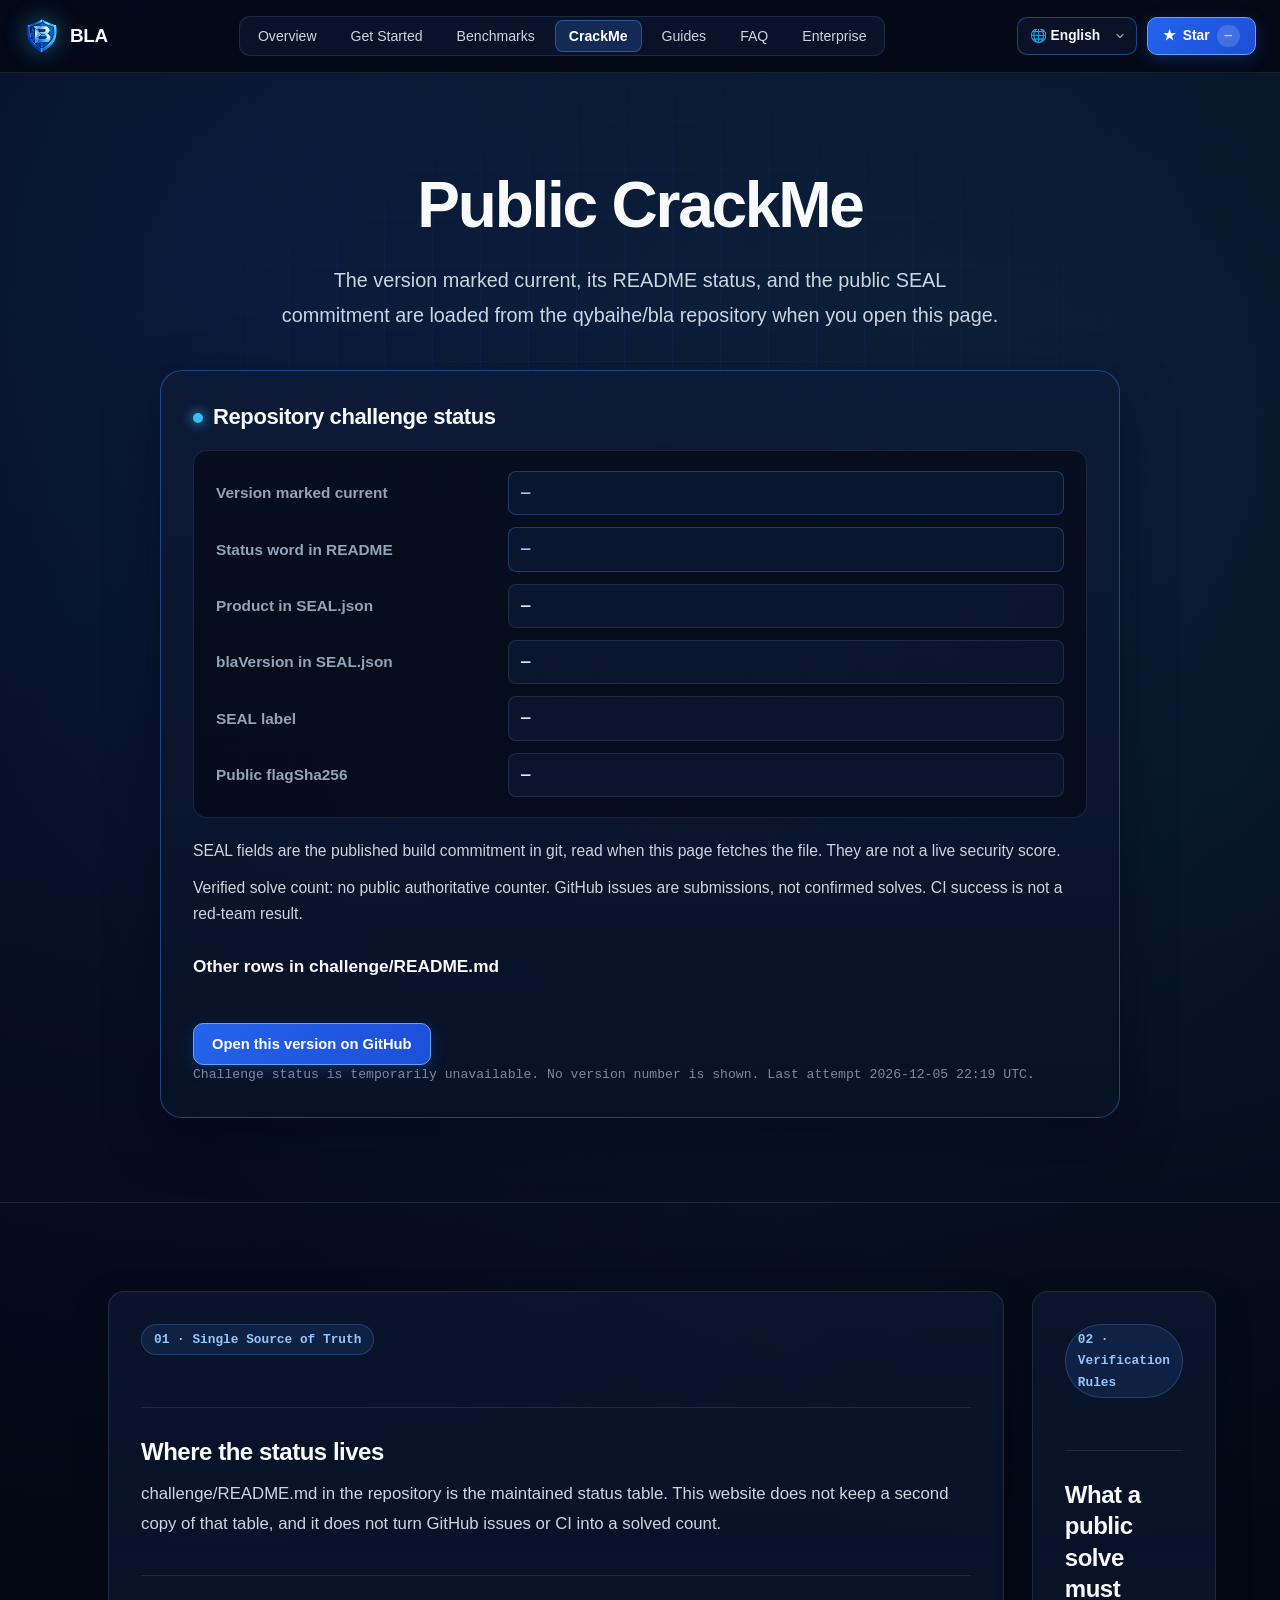
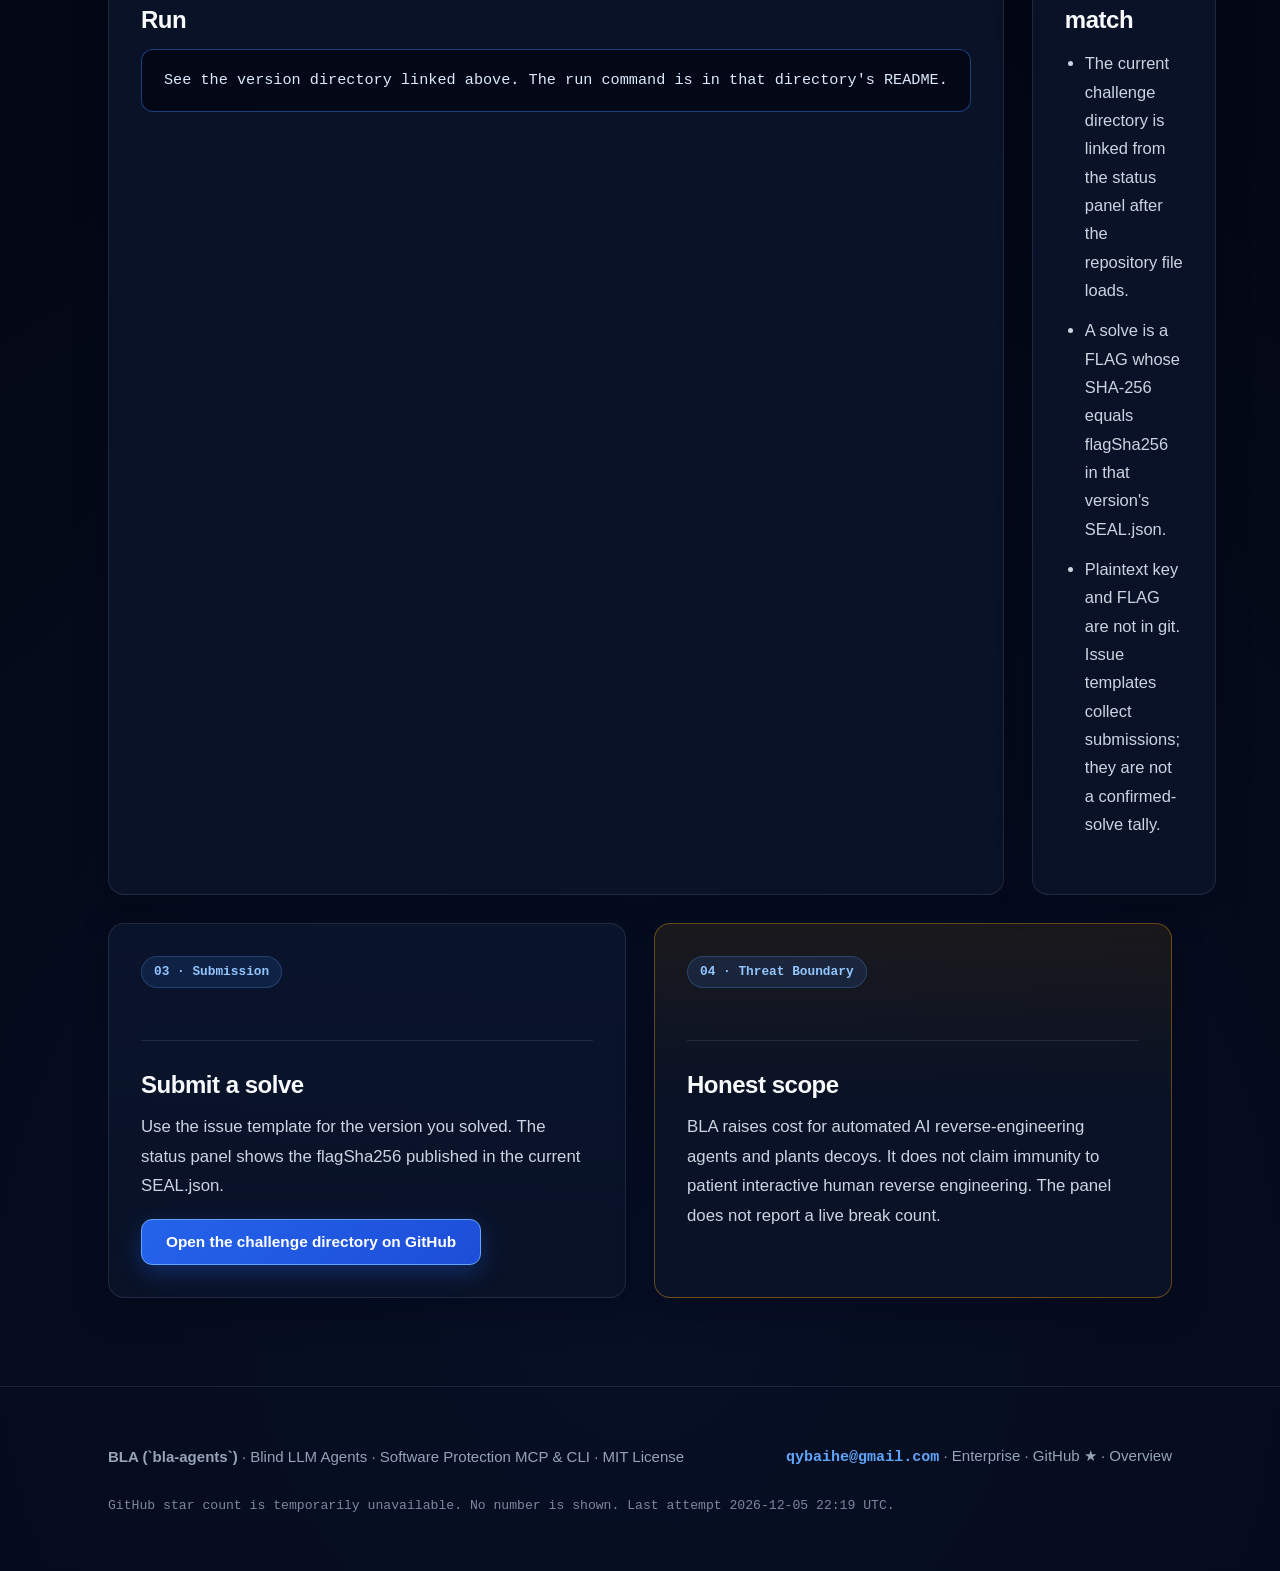
==== commit 3ab556df: "chore(site): sync website from qybaihe/bla" ====
--- a/crackme/index.html
+++ b/crackme/index.html
@@ -3,7 +3,7 @@
   <head>
     <meta charset="UTF-8" />
     <meta name="viewport" content="width=device-width, initial-scale=1.0" />
-    <meta http-equiv="Content-Security-Policy" content="default-src 'self'; script-src 'self'; style-src 'self' 'unsafe-inline'; img-src 'self' data:; connect-src 'self' https://api.github.com; object-src 'none'; base-uri 'self'; form-action 'self'" />
+    <meta http-equiv="Content-Security-Policy" content="default-src 'self'; script-src 'self'; style-src 'self' 'unsafe-inline'; img-src 'self' data:; connect-src 'self' https://api.github.com https://ungh.cc https://raw.githubusercontent.com; object-src 'none'; base-uri 'self'; form-action 'self'" />
     <title>CrackMe — BLA (bla-agents)</title>
     <meta
       name="description"
@@ -115,39 +115,54 @@
       </section>
 
       <section class="section">
-        <div class="container prose">
-          <h2 data-i18n="crackme.why.title">Where the status lives</h2>
-          <p data-i18n="crackme.why.body">
-            challenge/README.md in the repository is the maintained status table. This website does not keep a second copy of that table, and it does not turn GitHub issues or CI into a solved count.
-          </p>
+        <div class="container">
+          <div class="grid-2">
+            <div class="card prose">
+              <span class="card-tag">01 · Single Source of Truth</span>
+              <h2 data-i18n="crackme.why.title">Where the status lives</h2>
+              <p data-i18n="crackme.why.body">
+                challenge/README.md in the repository is the maintained status table. This website does not keep a second copy of that table, and it does not turn GitHub issues or CI into a solved count.
+              </p>
 
-          <h2 data-i18n="crackme.tiers.title">What a public solve must match</h2>
-          <ul>
-            <li data-i18n="crackme.tiers.l1">The current challenge directory is linked from the status panel after the repository file loads.</li>
-            <li data-i18n="crackme.tiers.l2">A solve is a FLAG whose SHA-256 equals flagSha256 in that version's SEAL.json.</li>
-            <li data-i18n="crackme.tiers.l3">Plaintext key and FLAG are not in git. Issue templates collect submissions; they are not a confirmed-solve tally.</li>
-          </ul>
+              <h2 data-i18n="crackme.run.title">Run</h2>
+              <pre><code>See the version directory linked above. The run command is in that directory's README.</code></pre>
+            </div>
 
-          <h2 data-i18n="crackme.run.title">Run</h2>
-          <pre><code>See the version directory linked above. The run command is in that directory's README.</code></pre>
+            <div class="card prose">
+              <span class="card-tag">02 · Verification Rules</span>
+              <h2 data-i18n="crackme.tiers.title">What a public solve must match</h2>
+              <ul>
+                <li data-i18n="crackme.tiers.l1">The current challenge directory is linked from the status panel after the repository file loads.</li>
+                <li data-i18n="crackme.tiers.l2">A solve is a FLAG whose SHA-256 equals flagSha256 in that version's SEAL.json.</li>
+                <li data-i18n="crackme.tiers.l3">Plaintext key and FLAG are not in git. Issue templates collect submissions; they are not a confirmed-solve tally.</li>
+              </ul>
+            </div>
+          </div>
 
-          <h2 data-i18n="crackme.submit.title">Submit a solve</h2>
-          <p data-i18n="crackme.submit.body">
-            Use the issue template for the version you solved. The status panel shows the flagSha256 published in the current SEAL.json.
-          </p>
+          <div class="grid-2" style="margin-top: 28px">
+            <div class="card prose">
+              <span class="card-tag">03 · Submission</span>
+              <h2 data-i18n="crackme.submit.title">Submit a solve</h2>
+              <p data-i18n="crackme.submit.body">
+                Use the issue template for the version you solved. The status panel shows the flagSha256 published in the current SEAL.json.
+              </p>
+              <p style="margin-top: 18px; margin-bottom: 0">
+                <a class="btn-primary" href="https://github.com/qybaihe/bla/tree/main/challenge" target="_blank" rel="noopener" data-i18n="crackme.cta">
+                  Open the challenge directory on GitHub
+                </a>
+              </p>
+            </div>
 
-          <p>
-            <a class="nav-cta" href="https://github.com/qybaihe/bla/tree/main/challenge" target="_blank" rel="noopener" data-i18n="crackme.cta">
-              Open the challenge directory on GitHub
-            </a>
-          </p>
-
-          <h2 data-i18n="crackme.honest.title">Honest scope</h2>
-          <p data-i18n="crackme.honest.body">
-            BLA raises cost for automated AI reverse-engineering agents and plants decoys.
-            It does not claim immunity to patient interactive human reverse engineering.
-            The panel does not report a live break count.
-          </p>
+            <div class="card note-card prose">
+              <span class="card-tag">04 · Threat Boundary</span>
+              <h2 data-i18n="crackme.honest.title">Honest scope</h2>
+              <p data-i18n="crackme.honest.body">
+                BLA raises cost for automated AI reverse-engineering agents and plants decoys.
+                It does not claim immunity to patient interactive human reverse engineering.
+                The panel does not report a live break count.
+              </p>
+            </div>
+          </div>
         </div>
       </section>
     </main>
--- a/assets/styles.css
+++ b/assets/styles.css
@@ -3,19 +3,19 @@
   --bg-surface: #091226;
   --bg-elevated: #0e1b38;
   --bg-glass: rgba(9, 18, 38, 0.78);
-  --border-subtle: rgba(148, 163, 184, 0.14);
-  --border-blue: rgba(59, 130, 246, 0.42);
+  --border-subtle: rgba(148, 163, 184, 0.16);
+  --border-blue: rgba(59, 130, 246, 0.44);
   --border-red: rgba(239, 68, 68, 0.38);
   --text-primary: #f8fafc;
-  --text-secondary: #94a3b8;
-  --text-muted: #64748b;
+  --text-secondary: #cbd5e1;
+  --text-muted: #94a3b8;
   --bla-blue: #3b82f6;
   --bla-blue-bright: #60a5fa;
   --bla-blue-deep: #2563eb;
   --bla-sky: #38bdf8;
-  --bla-blue-soft: rgba(59, 130, 246, 0.12);
+  --bla-blue-soft: rgba(59, 130, 246, 0.13);
   --rea-red: #ef4444;
-  --rea-red-soft: rgba(239, 68, 68, 0.11);
+  --rea-red-soft: rgba(239, 68, 68, 0.12);
   --amber: #f59e0b;
   --radius-sm: 10px;
   --radius-md: 16px;
@@ -37,7 +37,8 @@
   background-color: var(--bg-deep);
   color: var(--text-primary);
   font-family: var(--font-sans);
-  line-height: 1.65;
+  font-size: 16px;
+  line-height: 1.68;
   -webkit-font-smoothing: antialiased;
 }
 
@@ -45,20 +46,39 @@
   min-height: 100vh;
   background-color: var(--bg-deep);
   background-image:
-    radial-gradient(circle at 18% 8%, rgba(37, 99, 235, 0.14), transparent 40%),
-    radial-gradient(circle at 82% 14%, rgba(56, 189, 248, 0.09), transparent 36%);
+    radial-gradient(circle at 18% 8%, rgba(37, 99, 235, 0.16), transparent 42%),
+    radial-gradient(circle at 82% 14%, rgba(56, 189, 248, 0.11), transparent 38%),
+    radial-gradient(circle at 50% 92%, rgba(37, 99, 235, 0.08), transparent 45%);
   overflow-x: hidden;
 }
 
 a {
   color: inherit;
   text-decoration: none;
-  transition: color 0.18s ease, border-color 0.18s ease, background-color 0.18s ease;
+  transition: color 0.18s ease, border-color 0.18s ease, background-color 0.18s ease, transform 0.18s ease;
+}
+
+code {
+  font-family: var(--font-mono);
+  font-size: 0.92em;
+  padding: 2px 7px;
+  border-radius: 6px;
+  background: rgba(59, 130, 246, 0.13);
+  border: 1px solid rgba(96, 165, 250, 0.22);
+  color: #bae6fd;
+}
+
+pre code {
+  padding: 0;
+  border: none;
+  background: transparent;
+  color: inherit;
+  font-size: inherit;
 }
 
 .container {
   width: 100%;
-  max-width: 1080px;
+  max-width: 1120px;
   margin: 0 auto;
   padding: 0 28px;
 }
@@ -92,7 +112,7 @@
   gap: 10px;
   flex-shrink: 0;
   font-weight: 800;
-  font-size: 1.15rem;
+  font-size: 1.18rem;
   letter-spacing: -0.02em;
   white-space: nowrap;
 }
@@ -101,16 +121,7 @@
   width: 36px;
   height: 36px;
   object-fit: contain;
-  filter: drop-shadow(0 0 12px rgba(56, 189, 248, 0.45));
-}
-
-.hero-logo {
-  width: 84px;
-  height: 84px;
-  object-fit: contain;
-  display: block;
-  margin: 0 auto 20px;
-  filter: drop-shadow(0 0 24px rgba(59, 130, 246, 0.55));
+  filter: drop-shadow(0 0 12px rgba(56, 189, 248, 0.48));
 }
 
 .nav-panel {
@@ -143,7 +154,7 @@
   border-radius: 10px;
   padding: 0 28px 0 12px;
   font-family: var(--font-sans);
-  font-size: 0.85rem;
+  font-size: 0.86rem;
   font-weight: 600;
   line-height: 1;
   cursor: pointer;
@@ -180,8 +191,8 @@
   padding: 3px;
   gap: clamp(4px, 0.65vw, 8px);
   border-radius: 11px;
-  background: rgba(14, 27, 56, 0.52);
-  border: 1px solid rgba(148, 163, 184, 0.14);
+  background: rgba(14, 27, 56, 0.56);
+  border: 1px solid rgba(148, 163, 184, 0.16);
   min-width: 0;
 }
 
@@ -192,7 +203,7 @@
   height: 32px;
   padding: 0 12px;
   border-radius: 8px;
-  font-size: 0.875rem;
+  font-size: 0.88rem;
   font-weight: 500;
   line-height: 1;
   color: var(--text-secondary);
@@ -201,14 +212,14 @@
 
 .nav-link:hover {
   color: var(--text-primary);
-  background: rgba(59, 130, 246, 0.1);
+  background: rgba(59, 130, 246, 0.12);
 }
 
 .nav-link.active {
   color: #ffffff;
   font-weight: 600;
-  background: rgba(59, 130, 246, 0.18);
-  box-shadow: inset 0 0 0 1px rgba(96, 165, 250, 0.32);
+  background: rgba(59, 130, 246, 0.22);
+  box-shadow: inset 0 0 0 1px rgba(96, 165, 250, 0.36);
 }
 
 .nav-cta {
@@ -219,17 +230,19 @@
   gap: 7px;
   padding: 0 14px;
   border-radius: 10px;
-  font-size: 0.85rem;
+  font-size: 0.86rem;
   font-weight: 600;
   line-height: 1;
   white-space: nowrap;
-  background: var(--bla-blue-deep);
+  background: linear-gradient(135deg, var(--bla-blue-deep), #1d4ed8);
   color: #ffffff;
   border: 1px solid var(--bla-blue-bright);
+  box-shadow: 0 4px 16px rgba(37, 99, 235, 0.28);
 }
 
 .nav-cta:hover {
-  background: var(--bla-blue);
+  background: linear-gradient(135deg, var(--bla-blue), var(--bla-blue-deep));
+  transform: translateY(-1px);
 }
 
 .star-pill {
@@ -242,7 +255,7 @@
   border-radius: 999px;
   background: rgba(255, 255, 255, 0.16);
   font-family: var(--font-mono);
-  font-size: 0.75rem;
+  font-size: 0.78rem;
   font-weight: 700;
   line-height: 1;
   color: #fde68a;
@@ -326,6 +339,303 @@
   outline-offset: 2px;
 }
 
+/* Hero Section + Interactive Particle Canvas + Orbital Shield */
+@keyframes orbitalSpin {
+  from {
+    transform: translate(-50%, -50%) rotate(0deg);
+  }
+  to {
+    transform: translate(-50%, -50%) rotate(360deg);
+  }
+}
+
+@keyframes orbitalSpinReverse {
+  from {
+    transform: translate(-50%, -50%) rotate(360deg);
+  }
+  to {
+    transform: translate(-50%, -50%) rotate(0deg);
+  }
+}
+
+@keyframes shieldBreath {
+  0%, 100% {
+    filter: drop-shadow(0 0 24px rgba(59, 130, 246, 0.58));
+    transform: translateY(0) scale(1);
+  }
+  50% {
+    filter: drop-shadow(0 0 38px rgba(56, 189, 248, 0.85));
+    transform: translateY(-3px) scale(1.03);
+  }
+}
+
+@keyframes heroRise {
+  from {
+    opacity: 0;
+    transform: translateY(14px);
+  }
+  to {
+    opacity: 1;
+    transform: translateY(0);
+  }
+}
+
+@keyframes textShimmer {
+  0%, 100% {
+    background-position: 0% 50%;
+  }
+  50% {
+    background-position: 100% 50%;
+  }
+}
+
+.hero {
+  position: relative;
+  overflow: hidden;
+  padding: 96px 0 84px;
+  border-bottom: 1px solid var(--border-subtle);
+  text-align: center;
+}
+
+.hero::before {
+  content: "";
+  position: absolute;
+  inset: 0;
+  background-image:
+    linear-gradient(rgba(59, 130, 246, 0.06) 1px, transparent 1px),
+    linear-gradient(90deg, rgba(59, 130, 246, 0.06) 1px, transparent 1px);
+  background-size: 48px 48px;
+  mask-image: radial-gradient(ellipse 70% 65% at 50% 38%, #000 20%, transparent 78%);
+  -webkit-mask-image: radial-gradient(ellipse 70% 65% at 50% 38%, #000 20%, transparent 78%);
+  pointer-events: none;
+  z-index: 0;
+}
+
+.hero-particles {
+  position: absolute;
+  inset: 0;
+  width: 100%;
+  height: 100%;
+  pointer-events: none;
+  z-index: 1;
+}
+
+.hero > .container {
+  position: relative;
+  z-index: 2;
+  animation: heroRise 0.65s cubic-bezier(0.22, 1, 0.36, 1) both;
+}
+
+.hero-logo-orbital {
+  position: relative;
+  width: 132px;
+  height: 132px;
+  margin: 0 auto 22px;
+  display: flex;
+  align-items: center;
+  justify-content: center;
+}
+
+.orbital-ring {
+  position: absolute;
+  top: 50%;
+  left: 50%;
+  border-radius: 50%;
+  pointer-events: none;
+}
+
+.orbital-ring.ring-outer {
+  width: 130px;
+  height: 130px;
+  border: 1px dashed rgba(56, 189, 248, 0.36);
+  box-shadow: 0 0 36px rgba(37, 99, 235, 0.22);
+  animation: orbitalSpin 26s linear infinite;
+}
+
+.orbital-ring.ring-outer::after {
+  content: "";
+  position: absolute;
+  top: -3px;
+  left: 50%;
+  width: 6px;
+  height: 6px;
+  border-radius: 50%;
+  background: var(--bla-sky);
+  box-shadow: 0 0 10px var(--bla-sky);
+}
+
+.orbital-ring.ring-inner {
+  width: 104px;
+  height: 104px;
+  border: 1px solid rgba(96, 165, 250, 0.28);
+  border-top-color: rgba(56, 189, 248, 0.78);
+  animation: orbitalSpinReverse 16s linear infinite;
+}
+
+.hero-logo {
+  width: 78px;
+  height: 78px;
+  object-fit: contain;
+  display: block;
+  margin: 0 auto;
+  animation: shieldBreath 4.5s ease-in-out infinite;
+}
+
+.hero-pill {
+  display: inline-flex;
+  align-items: center;
+  gap: 10px;
+  padding: 7px 18px;
+  border-radius: 999px;
+  background: rgba(14, 27, 56, 0.72);
+  border: 1px solid var(--border-blue);
+  box-shadow: 0 0 28px rgba(37, 99, 235, 0.18);
+  color: var(--bla-blue-bright);
+  font-family: var(--font-mono);
+  font-size: 0.84rem;
+  font-weight: 600;
+  margin-bottom: 26px;
+}
+
+.hero-pill .dot-red {
+  color: #f87171;
+}
+
+.hero-title,
+.hero h1 {
+  font-size: clamp(2.45rem, 5vw, 4rem);
+  font-weight: 800;
+  letter-spacing: -0.035em;
+  line-height: 1.13;
+  max-width: 880px;
+  margin: 0 auto 22px;
+}
+
+.hero-title .text-blue {
+  background: linear-gradient(95deg, #60a5fa 0%, #38bdf8 45%, #93c5fd 75%, #60a5fa 100%);
+  background-size: 200% auto;
+  -webkit-background-clip: text;
+  -webkit-text-fill-color: transparent;
+  animation: textShimmer 6s ease-in-out infinite;
+}
+
+.hero-title .text-red {
+  color: var(--rea-red);
+}
+
+.hero-subtitle,
+.lede {
+  font-size: clamp(1.08rem, 1.75vw, 1.24rem);
+  color: var(--text-secondary);
+  max-width: 720px;
+  margin: 0 auto 38px;
+  line-height: 1.74;
+}
+
+/* Clean Command Switcher in Hero */
+.command-box {
+  position: relative;
+  max-width: 680px;
+  margin: 0 auto 32px;
+  background: rgba(9, 18, 38, 0.88);
+  backdrop-filter: blur(12px);
+  -webkit-backdrop-filter: blur(12px);
+  border: 1px solid var(--border-blue);
+  border-radius: var(--radius-md);
+  padding: 16px 20px;
+  display: flex;
+  align-items: center;
+  justify-content: space-between;
+  gap: 16px;
+  box-shadow:
+    0 20px 50px rgba(37, 99, 235, 0.2),
+    inset 0 1px 0 rgba(147, 197, 253, 0.22);
+}
+
+.command-code {
+  font-family: var(--font-mono);
+  font-size: 1rem;
+  color: #93c5fd;
+  background: transparent;
+  border: none;
+  padding: 0;
+  overflow-x: auto;
+  white-space: nowrap;
+}
+
+.copy-btn {
+  padding: 9px 16px;
+  border-radius: 9px;
+  border: 1px solid var(--border-blue);
+  background: var(--bla-blue-soft);
+  color: var(--bla-blue-bright);
+  font-family: var(--font-mono);
+  font-size: 0.84rem;
+  font-weight: 600;
+  cursor: pointer;
+  flex-shrink: 0;
+  transition: all 0.15s ease;
+}
+
+.copy-btn:hover {
+  background: var(--bla-blue-deep);
+  color: #ffffff;
+}
+
+.hero-actions {
+  display: flex;
+  align-items: center;
+  justify-content: center;
+  gap: 16px;
+  flex-wrap: wrap;
+}
+
+.btn-primary {
+  display: inline-flex;
+  align-items: center;
+  justify-content: center;
+  height: 46px;
+  gap: 8px;
+  padding: 0 24px;
+  border-radius: 11px;
+  background: linear-gradient(135deg, var(--bla-blue-deep), #1d4ed8);
+  color: #ffffff;
+  font-weight: 700;
+  font-size: 0.96rem;
+  line-height: 1;
+  white-space: nowrap;
+  border: 1px solid var(--bla-blue-bright);
+  box-shadow: 0 8px 24px rgba(37, 99, 235, 0.32);
+}
+
+.btn-primary:hover {
+  background: linear-gradient(135deg, var(--bla-blue), var(--bla-blue-deep));
+  transform: translateY(-1px);
+}
+
+.btn-secondary {
+  display: inline-flex;
+  align-items: center;
+  justify-content: center;
+  height: 46px;
+  gap: 8px;
+  padding: 0 24px;
+  border-radius: 11px;
+  background: rgba(9, 18, 38, 0.85);
+  color: var(--text-primary);
+  font-weight: 600;
+  font-size: 0.96rem;
+  line-height: 1;
+  white-space: nowrap;
+  border: 1px solid var(--border-subtle);
+}
+
+.btn-secondary:hover {
+  border-color: var(--border-blue);
+  background: var(--bg-elevated);
+  transform: translateY(-1px);
+}
+
 .btn-star {
   display: inline-flex;
   align-items: center;
@@ -334,23 +644,24 @@
   gap: 8px;
   padding: 0 22px;
   border-radius: 11px;
-  background: rgba(245, 158, 11, 0.1);
+  background: rgba(245, 158, 11, 0.12);
   color: #fde68a;
   font-weight: 600;
-  font-size: 0.94rem;
+  font-size: 0.96rem;
   line-height: 1;
   white-space: nowrap;
-  border: 1px solid rgba(245, 158, 11, 0.42);
+  border: 1px solid rgba(245, 158, 11, 0.45);
 }
 
 .btn-star:hover {
-  background: rgba(245, 158, 11, 0.18);
+  background: rgba(245, 158, 11, 0.2);
   border-color: #fbbf24;
+  transform: translateY(-1px);
 }
 
 .star-welcome {
   margin-top: 22px;
-  font-size: 0.9rem;
+  font-size: 0.95rem;
   color: var(--text-secondary);
 }
 
@@ -365,14 +676,58 @@
   border-bottom-color: #fde68a;
 }
 
+/* Hero Metrics Strip */
+.hero-metrics {
+  display: grid;
+  grid-template-columns: repeat(4, 1fr);
+  gap: 16px;
+  max-width: 920px;
+  margin: 36px auto 0;
+  padding-top: 28px;
+  border-top: 1px solid rgba(148, 163, 184, 0.14);
+}
+
+.hero-metric-card {
+  background: rgba(9, 18, 38, 0.68);
+  border: 1px solid rgba(148, 163, 184, 0.16);
+  border-radius: 14px;
+  padding: 16px 14px;
+  backdrop-filter: blur(8px);
+  -webkit-backdrop-filter: blur(8px);
+  transition: border-color 0.2s ease, transform 0.2s ease;
+}
+
+.hero-metric-card:hover {
+  border-color: var(--border-blue);
+  transform: translateY(-2px);
+}
+
+.hero-metric-num {
+  display: block;
+  font-family: var(--font-mono);
+  font-size: 1.45rem;
+  font-weight: 800;
+  color: #93c5fd;
+  letter-spacing: -0.02em;
+  line-height: 1.2;
+  margin-bottom: 4px;
+}
+
+.hero-metric-label {
+  display: block;
+  font-size: 0.88rem;
+  font-weight: 500;
+  color: var(--text-secondary);
+}
+
 /* Generous Vertical Spacing so pages feel calm and uncrowded */
 .section {
-  padding: 96px 0;
+  padding: 88px 0;
   border-bottom: 1px solid var(--border-subtle);
 }
 
 .section-header {
-  max-width: 680px;
+  max-width: 760px;
   margin-bottom: 48px;
 }
 
@@ -381,171 +736,30 @@
   align-items: center;
   gap: 8px;
   font-family: var(--font-mono);
-  font-size: 0.78rem;
-  font-weight: 600;
+  font-size: 0.84rem;
+  font-weight: 700;
   text-transform: uppercase;
   letter-spacing: 0.08em;
   color: var(--bla-blue-bright);
-  margin-bottom: 14px;
+  padding: 5px 14px;
+  border-radius: 999px;
+  background: rgba(59, 130, 246, 0.11);
+  border: 1px solid rgba(59, 130, 246, 0.28);
+  margin-bottom: 16px;
 }
 
 .section-title {
-  font-size: clamp(1.85rem, 3.2vw, 2.5rem);
+  font-size: clamp(1.95rem, 3.4vw, 2.65rem);
   font-weight: 800;
   letter-spacing: -0.03em;
   line-height: 1.2;
-  margin-bottom: 14px;
+  margin-bottom: 16px;
 }
 
 .section-lead {
-  font-size: 1.08rem;
+  font-size: 1.12rem;
   color: var(--text-secondary);
-  line-height: 1.7;
-}
-
-/* Hero Section */
-.hero {
-  padding: 104px 0 88px;
-  border-bottom: 1px solid var(--border-subtle);
-  text-align: center;
-}
-
-.hero-pill {
-  display: inline-flex;
-  align-items: center;
-  gap: 10px;
-  padding: 6px 16px;
-  border-radius: 999px;
-  background: var(--bla-blue-soft);
-  border: 1px solid var(--border-blue);
-  color: var(--bla-blue-bright);
-  font-family: var(--font-mono);
-  font-size: 0.8rem;
-  font-weight: 600;
-  margin-bottom: 28px;
-}
-
-.hero-pill .dot-red {
-  color: var(--rea-red);
-}
-
-.hero-title {
-  font-size: clamp(2.5rem, 5.2vw, 4.1rem);
-  font-weight: 800;
-  letter-spacing: -0.035em;
-  line-height: 1.12;
-  max-width: 860px;
-  margin: 0 auto 22px;
-}
-
-.hero-title .text-blue {
-  background: linear-gradient(95deg, #60a5fa, #38bdf8);
-  -webkit-background-clip: text;
-  -webkit-text-fill-color: transparent;
-}
-
-.hero-title .text-red {
-  color: var(--rea-red);
-}
-
-.hero-subtitle {
-  font-size: clamp(1.08rem, 1.8vw, 1.25rem);
-  color: var(--text-secondary);
-  max-width: 660px;
-  margin: 0 auto 40px;
-  line-height: 1.7;
-}
-
-/* Clean Command Switcher in Hero */
-.command-box {
-  max-width: 640px;
-  margin: 0 auto 32px;
-  background: var(--bg-surface);
-  border: 1px solid var(--border-blue);
-  border-radius: var(--radius-md);
-  padding: 16px 20px;
-  display: flex;
-  align-items: center;
-  justify-content: space-between;
-  gap: 16px;
-  box-shadow: 0 20px 50px rgba(37, 99, 235, 0.16);
-}
-
-.command-code {
-  font-family: var(--font-mono);
-  font-size: 0.98rem;
-  color: var(--bla-blue-bright);
-  overflow-x: auto;
-  white-space: nowrap;
-}
-
-.copy-btn {
-  padding: 8px 14px;
-  border-radius: 8px;
-  border: 1px solid var(--border-blue);
-  background: var(--bla-blue-soft);
-  color: var(--bla-blue-bright);
-  font-family: var(--font-mono);
-  font-size: 0.8rem;
-  font-weight: 600;
-  cursor: pointer;
-  flex-shrink: 0;
-  transition: all 0.15s ease;
-}
-
-.copy-btn:hover {
-  background: var(--bla-blue-deep);
-  color: #ffffff;
-}
-
-.hero-actions {
-  display: flex;
-  align-items: center;
-  justify-content: center;
-  gap: 16px;
-  flex-wrap: wrap;
-}
-
-.btn-primary {
-  display: inline-flex;
-  align-items: center;
-  justify-content: center;
-  height: 46px;
-  gap: 8px;
-  padding: 0 22px;
-  border-radius: 11px;
-  background: var(--bla-blue-deep);
-  color: #ffffff;
-  font-weight: 700;
-  font-size: 0.94rem;
-  line-height: 1;
-  white-space: nowrap;
-  border: 1px solid var(--bla-blue-bright);
-}
-
-.btn-primary:hover {
-  background: var(--bla-blue);
-}
-
-.btn-secondary {
-  display: inline-flex;
-  align-items: center;
-  justify-content: center;
-  height: 46px;
-  gap: 8px;
-  padding: 0 22px;
-  border-radius: 11px;
-  background: var(--bg-surface);
-  color: var(--text-primary);
-  font-weight: 600;
-  font-size: 0.94rem;
-  line-height: 1;
-  white-space: nowrap;
-  border: 1px solid var(--border-subtle);
-}
-
-.btn-secondary:hover {
-  border-color: var(--border-blue);
+  line-height: 1.75;
 }
 
 /* Spacious Cards & Grids */
@@ -562,41 +776,47 @@
 }
 
 .card {
-  background: var(--bg-surface);
+  position: relative;
+  background: linear-gradient(180deg, rgba(14, 27, 56, 0.55) 0%, var(--bg-surface) 100%);
   border: 1px solid var(--border-subtle);
   border-radius: var(--radius-md);
   padding: 32px;
-  transition: border-color 0.2s ease, transform 0.2s ease;
+  box-shadow: 0 12px 32px rgba(2, 6, 23, 0.35);
+  transition: border-color 0.2s ease, transform 0.2s ease, box-shadow 0.2s ease;
 }
 
 .card:hover {
   border-color: var(--border-blue);
-  transform: translateY(-2px);
+  transform: translateY(-3px);
+  box-shadow: 0 16px 40px rgba(37, 99, 235, 0.14);
 }
 
 .card-tag {
   display: inline-block;
   font-family: var(--font-mono);
-  font-size: 0.75rem;
+  font-size: 0.8rem;
   font-weight: 600;
-  padding: 3px 10px;
+  padding: 4px 12px;
   border-radius: 999px;
   background: var(--bla-blue-soft);
-  color: var(--bla-blue-bright);
+  border: 1px solid rgba(96, 165, 250, 0.24);
+  color: #93c5fd;
   margin-bottom: 16px;
 }
 
 .card h3 {
-  font-size: 1.22rem;
+  font-size: 1.3rem;
   font-weight: 700;
-  margin-bottom: 10px;
-  letter-spacing: -0.01em;
+  margin-bottom: 12px;
+  letter-spacing: -0.015em;
+  line-height: 1.3;
+  color: var(--text-primary);
 }
 
 .card p {
   color: var(--text-secondary);
-  font-size: 0.96rem;
-  line-height: 1.65;
+  font-size: 1.02rem;
+  line-height: 1.72;
 }
 
 /* Red vs. Blue Interactive Simulator */
@@ -608,15 +828,16 @@
 }
 
 .sim-tab {
-  padding: 9px 16px;
-  border-radius: 9px;
+  padding: 10px 18px;
+  border-radius: 10px;
   border: 1px solid var(--border-subtle);
   background: var(--bg-surface);
   color: var(--text-secondary);
   font-family: var(--font-mono);
-  font-size: 0.83rem;
+  font-size: 0.88rem;
   font-weight: 600;
   cursor: pointer;
+  transition: all 0.15s ease;
 }
 
 .sim-tab.active,
@@ -634,18 +855,18 @@
 
 .duel-panel {
   border-radius: var(--radius-md);
-  padding: 28px;
+  padding: 30px;
   background: var(--bg-surface);
 }
 
 .duel-panel.red {
   border: 1px solid var(--border-red);
-  background: linear-gradient(180deg, rgba(239, 68, 68, 0.06), var(--bg-surface) 45%);
+  background: linear-gradient(180deg, rgba(239, 68, 68, 0.08), var(--bg-surface) 48%);
 }
 
 .duel-panel.blue {
   border: 1px solid var(--border-blue);
-  background: linear-gradient(180deg, rgba(59, 130, 246, 0.1), var(--bg-surface) 45%);
+  background: linear-gradient(180deg, rgba(59, 130, 246, 0.12), var(--bg-surface) 48%);
 }
 
 .duel-badge {
@@ -653,9 +874,9 @@
   align-items: center;
   gap: 8px;
   font-family: var(--font-mono);
-  font-size: 0.78rem;
+  font-size: 0.82rem;
   font-weight: 700;
-  padding: 4px 12px;
+  padding: 5px 14px;
   border-radius: 999px;
   margin-bottom: 18px;
 }
@@ -675,9 +896,11 @@
 .metric-row {
   display: flex;
   justify-content: space-between;
-  padding: 10px 0;
+  align-items: center;
+  gap: 12px;
+  padding: 12px 0;
   border-bottom: 1px solid var(--border-subtle);
-  font-size: 0.93rem;
+  font-size: 0.98rem;
 }
 
 .metric-row:last-of-type {
@@ -691,6 +914,7 @@
 .metric-val {
   font-family: var(--font-mono);
   font-weight: 700;
+  text-align: right;
 }
 
 .metric-val.red {
@@ -701,58 +925,297 @@
   color: var(--bla-blue-bright);
 }
 
-/* Collapsible Details Drawer (keeps pages clean like rea.tools) */
-details.evidence-drawer {
+/* Collapsible Details Drawers & FAQ Accordions */
+details.evidence-drawer,
+details.drawer {
   margin-top: 20px;
-  background: var(--bg-deep);
+  background: rgba(4, 8, 20, 0.78);
   border: 1px solid var(--border-subtle);
-  border-radius: var(--radius-sm);
+  border-radius: 12px;
   overflow: hidden;
-}
-
-details.evidence-drawer summary {
-  padding: 14px 18px;
-  font-family: var(--font-mono);
-  font-size: 0.85rem;
+  transition: border-color 0.18s ease;
+}
+
+details.evidence-drawer:hover,
+details.drawer:hover,
+details.evidence-drawer[open],
+details.drawer[open] {
+  border-color: var(--border-blue);
+}
+
+details.evidence-drawer summary,
+details.drawer summary {
+  padding: 16px 20px;
+  font-family: var(--font-mono);
+  font-size: 0.95rem;
   font-weight: 600;
-  color: var(--bla-blue-bright);
+  color: #93c5fd;
   cursor: pointer;
   user-select: none;
-}
-
-details.evidence-drawer summary:hover {
-  background: rgba(59, 130, 246, 0.06);
+  list-style: none;
+  display: flex;
+  align-items: center;
+  justify-content: space-between;
+  gap: 12px;
+}
+
+details.evidence-drawer summary::-webkit-details-marker,
+details.drawer summary::-webkit-details-marker {
+  display: none;
+}
+
+details.evidence-drawer summary::after,
+details.drawer summary::after {
+  content: "+";
+  display: inline-flex;
+  align-items: center;
+  justify-content: center;
+  width: 24px;
+  height: 24px;
+  border-radius: 6px;
+  background: rgba(59, 130, 246, 0.14);
+  color: var(--bla-blue-bright);
+  font-family: var(--font-mono);
+  font-size: 1rem;
+  font-weight: 700;
+  flex-shrink: 0;
+  transition: transform 0.18s ease, background-color 0.18s ease;
+}
+
+details.evidence-drawer[open] summary::after,
+details.drawer[open] summary::after {
+  content: "−";
+  background: rgba(59, 130, 246, 0.28);
+}
+
+details.evidence-drawer summary:hover,
+details.drawer summary:hover {
+  background: rgba(59, 130, 246, 0.08);
 }
 
 .drawer-body {
-  padding: 16px 18px;
+  padding: 18px 20px;
   border-top: 1px solid var(--border-subtle);
   font-family: var(--font-mono);
-  font-size: 0.83rem;
-  color: #cbd5e1;
+  font-size: 0.92rem;
+  color: #dbeafe;
   overflow-x: auto;
   white-space: pre;
-  line-height: 1.55;
+  line-height: 1.68;
+}
+
+/* FAQ-specific high-legibility styling */
+.faq-list {
+  max-width: 880px;
+  display: grid;
+  gap: 16px;
+}
+
+.faq-list details.evidence-drawer,
+.faq-list details.drawer {
+  margin-top: 0;
+  background: linear-gradient(180deg, rgba(14, 27, 56, 0.5) 0%, var(--bg-surface) 100%);
+}
+
+.faq-list details summary {
+  font-family: var(--font-sans);
+  font-size: 1.12rem;
+  font-weight: 700;
+  color: var(--text-primary);
+  padding: 20px 24px;
+}
+
+.faq-list .drawer-body {
+  font-family: var(--font-sans);
+  font-size: 1.03rem;
+  color: var(--text-secondary);
+  white-space: normal;
+  line-height: 1.76;
+  padding: 18px 24px 22px;
 }
 
 pre.code-block {
-  background: var(--bg-deep);
-  border: 1px solid var(--border-subtle);
+  background: rgba(4, 8, 20, 0.85);
+  border: 1px solid rgba(59, 130, 246, 0.32);
   border-radius: var(--radius-sm);
   padding: 18px 20px;
   font-family: var(--font-mono);
-  font-size: 0.86rem;
+  font-size: 0.94rem;
   color: #dbeafe;
   overflow-x: auto;
-  line-height: 1.6;
-  margin-top: 14px;
+  line-height: 1.65;
+  margin-top: 16px;
+}
+
+/* CrackMe Live Telemetry Panel & Subpage Prose Styling */
+.live-panel {
+  margin: 32px auto 0;
+  max-width: 960px;
+  padding: 32px;
+  border: 1px solid var(--border-blue);
+  border-radius: var(--radius-lg);
+  background: linear-gradient(180deg, rgba(14, 27, 56, 0.82) 0%, rgba(9, 18, 38, 0.92) 100%);
+  box-shadow: 0 20px 50px rgba(2, 6, 23, 0.5);
+  text-align: left;
+}
+
+.live-panel h2 {
+  font-size: 1.38rem;
+  font-weight: 800;
+  letter-spacing: -0.02em;
+  line-height: 1.3;
+  margin: 0 0 18px;
+  color: var(--text-primary);
+  display: flex;
+  align-items: center;
+  gap: 10px;
+}
+
+.live-panel h2::before {
+  content: "";
+  width: 10px;
+  height: 10px;
+  border-radius: 50%;
+  background: #38bdf8;
+  box-shadow: 0 0 12px #38bdf8;
+  flex-shrink: 0;
+}
+
+.live-panel h3 {
+  margin: 24px 0 12px;
+  color: var(--text-primary);
+  font-size: 1.08rem;
+  font-weight: 700;
+}
+
+.live-dl {
+  display: grid;
+  grid-template-columns: minmax(11rem, 17rem) minmax(0, 1fr);
+  gap: 12px 20px;
+  margin: 16px 0 20px;
+  padding: 20px 22px;
+  border-radius: 14px;
+  background: rgba(4, 8, 20, 0.65);
+  border: 1px solid var(--border-subtle);
+}
+
+.live-dl dt {
+  color: var(--text-muted);
+  font-size: 0.96rem;
+  font-weight: 600;
+  display: flex;
+  align-items: center;
+}
+
+.live-dl dd {
+  font-family: var(--font-mono);
+  font-size: 0.98rem;
+  font-weight: 600;
+  color: #e2e8f0;
+  background: rgba(14, 27, 56, 0.65);
+  border: 1px solid rgba(148, 163, 184, 0.16);
+  border-radius: 8px;
+  padding: 8px 12px;
+  overflow-wrap: anywhere;
+}
+
+.live-dl dd[data-crackme-version],
+.live-dl dd[data-crackme-status] {
+  color: #93c5fd;
+  border-color: rgba(59, 130, 246, 0.35);
+}
+
+.live-note {
+  color: var(--text-secondary);
+  font-size: 0.98rem;
+  line-height: 1.7;
+  margin-top: 10px;
+}
+
+.live-history {
+  list-style: none;
+  margin: 12px 0 20px;
+  display: flex;
+  flex-wrap: wrap;
+  gap: 10px;
+}
+
+.live-history li {
+  font-family: var(--font-mono);
+  font-size: 0.9rem;
+  color: #cbd5e1;
+  background: rgba(4, 8, 20, 0.72);
+  border: 1px solid var(--border-subtle);
+  border-radius: 9px;
+  padding: 8px 14px;
+}
+
+.live-panel .nav-cta {
+  margin-top: 10px;
+  height: 42px;
+  padding: 0 18px;
+  font-size: 0.92rem;
+}
+
+/* Subpage Prose & Structured Sections */
+.prose {
+  max-width: 960px;
+}
+
+.prose h2 {
+  font-size: 1.5rem;
+  font-weight: 800;
+  letter-spacing: -0.02em;
+  line-height: 1.3;
+  color: var(--text-primary);
+  margin: 36px 0 12px;
+  padding-top: 28px;
+  border-top: 1px solid var(--border-subtle);
+}
+
+.prose h2:first-child {
+  margin-top: 0;
+  padding-top: 0;
+  border-top: none;
+}
+
+.prose p {
+  font-size: 1.05rem;
+  line-height: 1.76;
+  color: var(--text-secondary);
+  margin-bottom: 16px;
+}
+
+.prose ul {
+  margin: 14px 0 24px 1.25rem;
+  display: grid;
+  gap: 12px;
+}
+
+.prose li {
+  font-size: 1.03rem;
+  line-height: 1.72;
+  color: var(--text-secondary);
+}
+
+.prose pre {
+  background: rgba(4, 8, 20, 0.85);
+  border: 1px solid var(--border-blue);
+  border-radius: 12px;
+  padding: 18px 22px;
+  font-family: var(--font-mono);
+  font-size: 0.95rem;
+  color: #dbeafe;
+  overflow-x: auto;
+  line-height: 1.65;
+  margin: 14px 0 24px;
 }
 
 /* Footer */
 .site-footer {
   padding: 56px 0;
   color: var(--text-muted);
-  font-size: 0.9rem;
+  font-size: 0.94rem;
 }
 
 .footer-inner {
@@ -765,18 +1228,20 @@
 
 .footer-inner .live-stamp {
   flex: 1 0 100%;
-  margin-top: 4px;
+  margin-top: 6px;
 }
 
 .live-stamp {
+  font-family: var(--font-mono);
   font-size: 0.82rem;
-  line-height: 1.45;
+  line-height: 1.5;
   color: var(--text-muted);
+  opacity: 0.82;
 }
 
 .live-stamp[data-state="stale"],
 .live-stamp[data-state="unavailable"] {
-  color: #fbbf24;
+  color: var(--text-muted);
 }
 
 .star-pill[data-state="stale"],
@@ -785,69 +1250,53 @@
   color: #cbd5e1;
 }
 
-.live-panel {
-  margin-top: 28px;
-  padding: 22px 22px 18px;
-  border: 1px solid var(--border-blue);
-  border-radius: var(--radius-md);
-  background: rgba(9, 18, 38, 0.72);
-  text-align: left;
-}
-
-.live-panel h2,
-.live-panel h3 {
-  font-size: 1.05rem;
-  line-height: 1.35;
-  margin: 0 0 10px;
-}
-
-.live-panel h3 {
-  margin-top: 16px;
+/* Enterprise page */
+.note-card {
+  border-color: rgba(245, 158, 11, 0.38);
+  background: linear-gradient(180deg, rgba(245, 158, 11, 0.09), var(--bg-surface) 48%);
+}
+
+.enterprise-cta {
+  border-color: var(--border-blue);
+  background: linear-gradient(180deg, rgba(59, 130, 246, 0.14), var(--bg-surface) 45%);
+}
+
+.contact-email {
+  font-family: var(--font-mono);
+  font-weight: 700;
+  color: var(--bla-blue-bright);
+}
+
+.contact-note {
+  margin-top: 18px;
+  font-size: 0.98rem;
   color: var(--text-secondary);
-  font-size: 0.92rem;
-}
-
-.live-dl {
-  display: grid;
-  grid-template-columns: minmax(9rem, 16rem) minmax(0, 1fr);
-  gap: 8px 16px;
-  margin: 12px 0;
-}
-
-.live-dl dt {
-  color: var(--text-muted);
-}
-
-.live-dl dd {
-  font-family: var(--font-mono);
-  font-size: 0.84rem;
-  overflow-wrap: anywhere;
-}
-
-.live-note {
-  color: var(--text-secondary);
-  font-size: 0.9rem;
-  margin-top: 8px;
-}
-
-.live-history {
-  margin: 8px 0 14px 1.1rem;
-  color: var(--text-secondary);
-  font-size: 0.88rem;
-}
-
-.live-panel .nav-cta {
-  margin-top: 8px;
+}
+
+.contact-note a {
+  color: var(--bla-blue-bright);
+  border-bottom: 1px dashed rgba(96, 165, 250, 0.45);
+}
+
+.site-footer a[href^="mailto:"] {
+  color: var(--bla-blue-bright);
+  font-family: var(--font-mono);
+  font-weight: 600;
 }
 
 @media (max-width: 640px) {
   .live-dl {
     grid-template-columns: 1fr;
-    gap: 2px;
+    gap: 6px;
+    padding: 16px;
   }
 
   .live-dl dd {
-    margin-bottom: 8px;
+    margin-bottom: 10px;
+  }
+
+  .hero-metrics {
+    grid-template-columns: 1fr 1fr;
   }
 }
 
@@ -857,46 +1306,15 @@
   .duel-grid {
     grid-template-columns: 1fr;
   }
+  .hero-metrics {
+    grid-template-columns: repeat(2, 1fr);
+  }
   .section {
     padding: 64px 0;
   }
   .hero {
     padding: 72px 0 56px;
   }
-}
-
-/* Enterprise page */
-.note-card {
-  border-color: rgba(245, 158, 11, 0.35);
-  background: linear-gradient(180deg, rgba(245, 158, 11, 0.08), var(--bg-surface) 48%);
-}
-
-.enterprise-cta {
-  border-color: var(--border-blue);
-  background: linear-gradient(180deg, rgba(59, 130, 246, 0.12), var(--bg-surface) 42%);
-}
-
-.contact-email {
-  font-family: var(--font-mono);
-  font-weight: 700;
-  color: var(--bla-blue-bright);
-}
-
-.contact-note {
-  margin-top: 18px;
-  font-size: 0.92rem;
-  color: var(--text-secondary);
-}
-
-.contact-note a {
-  color: var(--bla-blue-bright);
-  border-bottom: 1px dashed rgba(96, 165, 250, 0.45);
-}
-
-.site-footer a[href^="mailto:"] {
-  color: var(--bla-blue-bright);
-  font-family: var(--font-mono);
-  font-weight: 600;
 }
 
 @media (min-width: 1024px) and (max-width: 1180px) {
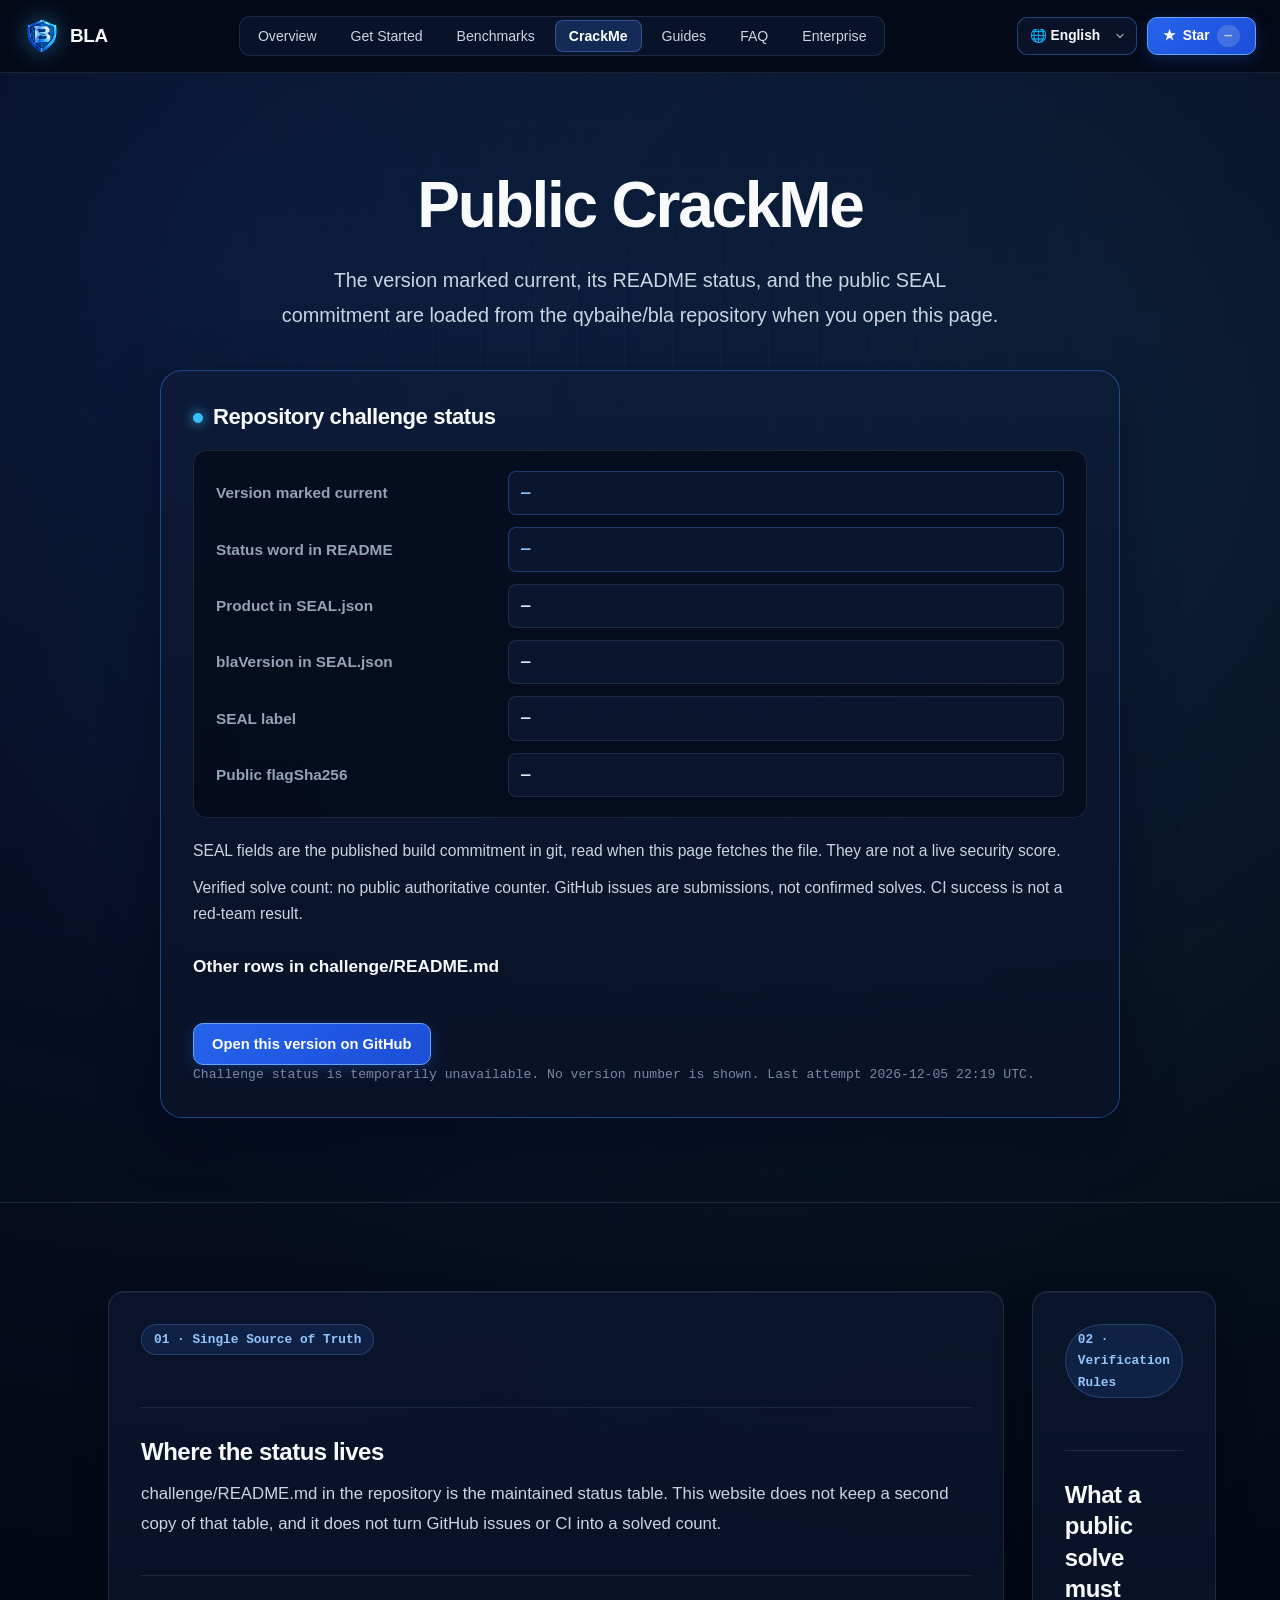
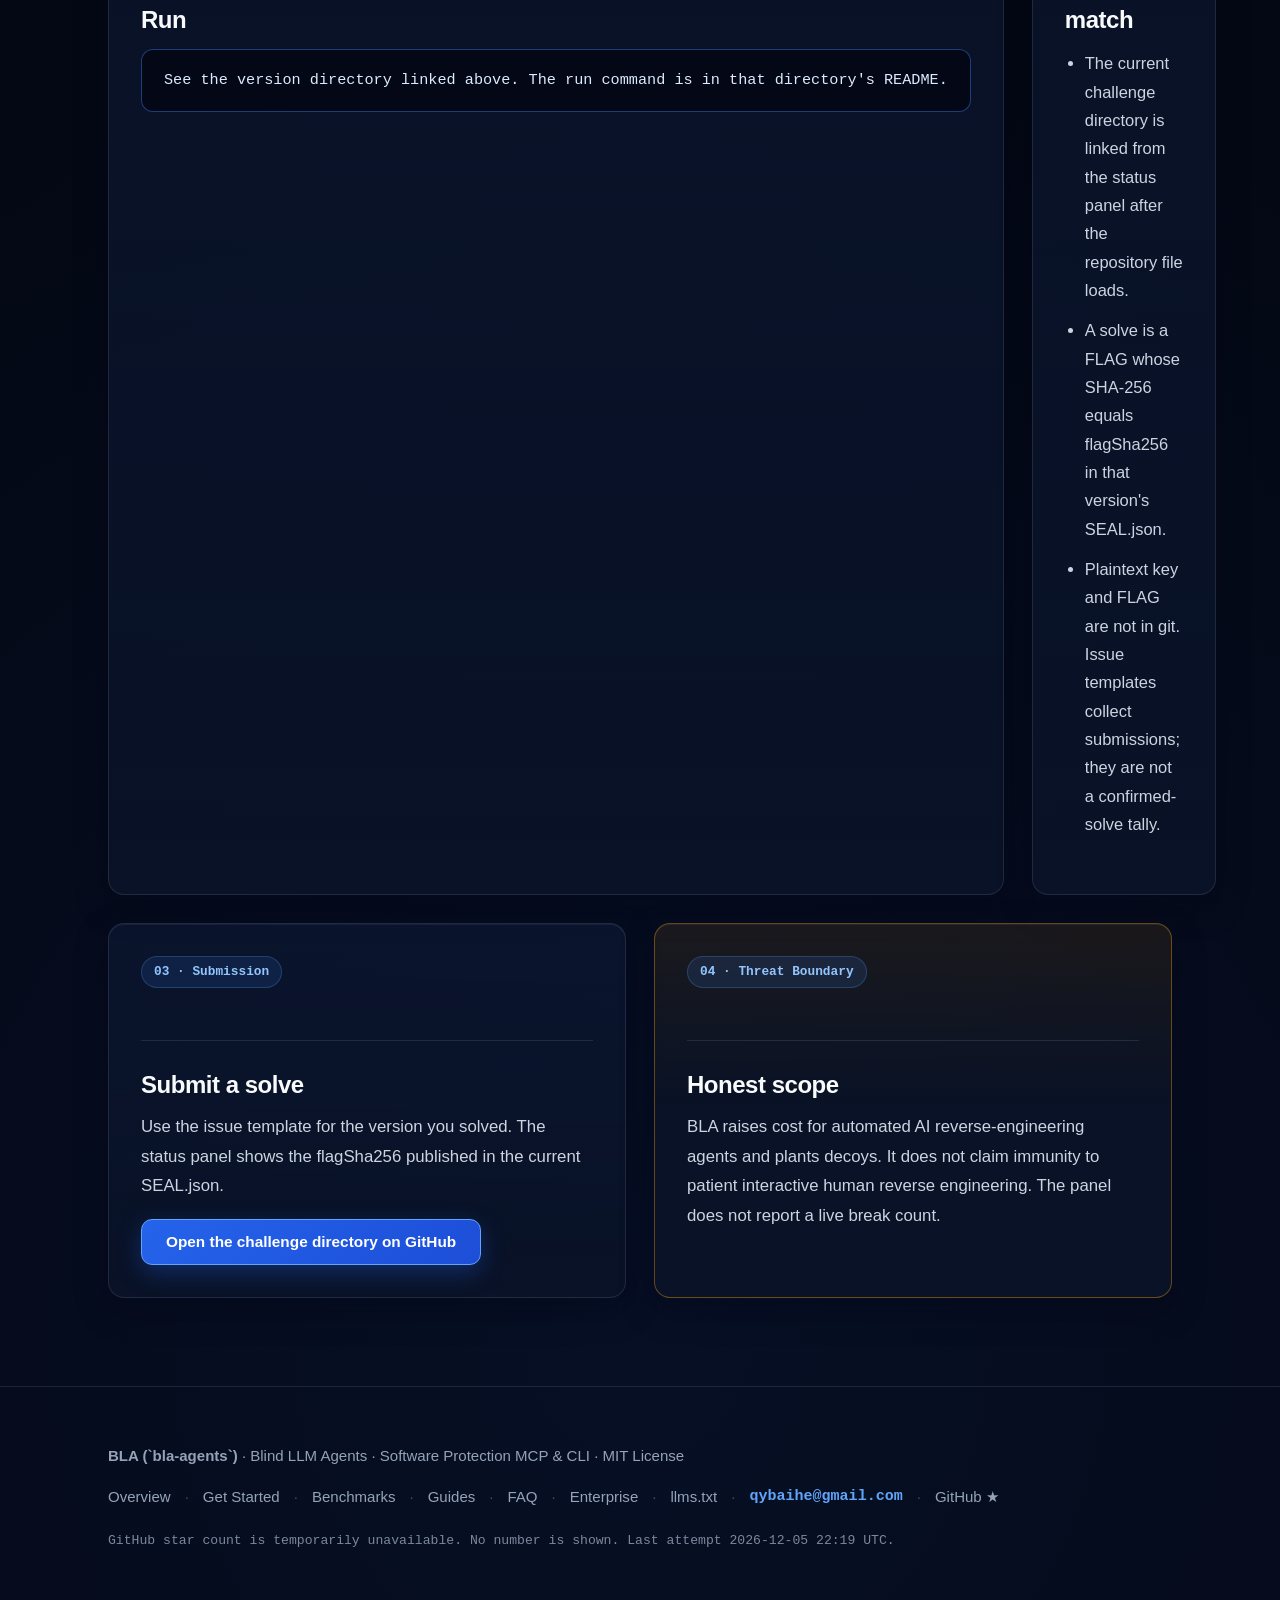
==== commit 74b6a0d6: "chore(site): sync website from qybaihe/bla" ====
--- a/crackme/index.html
+++ b/crackme/index.html
@@ -1,16 +1,93 @@
 <!doctype html>
-<html lang="en">
+<html lang="en" data-seo-page="crackme">
   <head>
     <meta charset="UTF-8" />
     <meta name="viewport" content="width=device-width, initial-scale=1.0" />
     <meta http-equiv="Content-Security-Policy" content="default-src 'self'; script-src 'self'; style-src 'self' 'unsafe-inline'; img-src 'self' data:; connect-src 'self' https://api.github.com https://ungh.cc https://raw.githubusercontent.com; object-src 'none'; base-uri 'self'; form-action 'self'" />
-    <title>CrackMe — BLA (bla-agents)</title>
+    <title>Public CrackMe Challenge Lab — Adversarial AI Reverse-Engineering Evaluation | BLA</title>
     <meta
       name="description"
-      content="Public BLA CrackMe status is read from challenge/README.md and the current SEAL.json in qybaihe/bla. This page does not publish a solve count."
-    />
+      content="Evaluate AI reverse-engineering agents against hardened BLA CrackMe challenges (v6–v9) backed by cryptographic SEAL.json SHA-256 commitments in qybaihe/bla."
+    />
+    <meta
+      name="keywords"
+      content="AI CrackMe challenge, LLM reverse engineering benchmark, adversarial reverse engineering, BLA CrackMe, SEAL.json SHA-256, anti-REA evaluation"
+    />
+    <meta name="author" content="BLA Contributors" />
+    <meta name="robots" content="index, follow, max-image-preview:large, max-snippet:-1, max-video-preview:-1" />
+    <meta name="theme-color" content="#040814" />
+    <link rel="canonical" href="https://bla.tools/crackme/" />
+    <link rel="alternate" hreflang="en" href="https://bla.tools/crackme/" />
+    <link rel="alternate" hreflang="zh-CN" href="https://bla.tools/crackme/?lang=zh-CN" />
+    <link rel="alternate" hreflang="zh-TW" href="https://bla.tools/crackme/?lang=zh-TW" />
+    <link rel="alternate" hreflang="ja" href="https://bla.tools/crackme/?lang=ja" />
+    <link rel="alternate" hreflang="ko" href="https://bla.tools/crackme/?lang=ko" />
+    <link rel="alternate" hreflang="es" href="https://bla.tools/crackme/?lang=es" />
+    <link rel="alternate" hreflang="fr" href="https://bla.tools/crackme/?lang=fr" />
+    <link rel="alternate" hreflang="de" href="https://bla.tools/crackme/?lang=de" />
+    <link rel="alternate" hreflang="x-default" href="https://bla.tools/crackme/" />
+    <link rel="alternate" type="text/plain" href="https://bla.tools/llms.txt" title="BLA LLM Documentation" />
+    <link rel="alternate" type="text/plain" href="https://bla.tools/llms-full.txt" title="BLA Full Technical Reference" />
+    <meta property="og:type" content="article" />
+    <meta property="og:site_name" content="BLA (bla-agents)" />
+    <meta property="og:locale" content="en_US" />
+    <meta property="og:locale:alternate" content="zh_CN" />
+    <meta property="og:locale:alternate" content="zh_TW" />
+    <meta property="og:locale:alternate" content="ja_JP" />
+    <meta property="og:locale:alternate" content="ko_KR" />
+    <meta property="og:locale:alternate" content="es_ES" />
+    <meta property="og:locale:alternate" content="fr_FR" />
+    <meta property="og:locale:alternate" content="de_DE" />
+    <meta property="og:url" content="https://bla.tools/crackme/" />
+    <meta property="og:title" content="Public CrackMe Challenge Lab — BLA (bla-agents)" />
+    <meta
+      property="og:description"
+      content="Test your AI reverse-engineering pipeline against publicly verifiable BLA CrackMe bundles with pinned SHA-256 SEAL commitments."
+    />
+    <meta property="og:image" content="https://bla.tools/assets/social-card.png" />
+    <meta property="og:image:type" content="image/png" />
+    <meta property="og:image:width" content="1200" />
+    <meta property="og:image:height" content="630" />
+    <meta property="og:image:alt" content="BLA Public CrackMe Evaluation Lab" />
+    <meta name="twitter:card" content="summary_large_image" />
+    <meta name="twitter:title" content="Public CrackMe Challenge Lab — BLA (bla-agents)" />
+    <meta
+      name="twitter:description"
+      content="Public adversarial CrackMe evaluation bundles hardened by BLA with reproducible SEAL.json commitments."
+    />
+    <meta name="twitter:image" content="https://bla.tools/assets/social-card.png" />
+    <meta name="twitter:image:alt" content="BLA Public CrackMe Evaluation Lab" />
+    <link rel="icon" type="image/svg+xml" href="../assets/favicon.svg" />
     <link rel="icon" type="image/png" href="../assets/favicon.png" />
+    <link rel="apple-touch-icon" href="../assets/logo.png" />
+    <link rel="manifest" href="../site.webmanifest" />
     <link rel="stylesheet" href="../assets/styles.css" />
+    <script type="application/ld+json">
+      {
+        "@context": "https://schema.org",
+        "@graph": [
+          {
+            "@type": "BreadcrumbList",
+            "itemListElement": [
+              { "@type": "ListItem", "position": 1, "name": "Overview", "item": "https://bla.tools/" },
+              { "@type": "ListItem", "position": 2, "name": "CrackMe", "item": "https://bla.tools/crackme/" }
+            ]
+          },
+          {
+            "@type": "TechArticle",
+            "headline": "BLA Public CrackMe Challenge Lab",
+            "url": "https://bla.tools/crackme/",
+            "mainEntityOfPage": "https://bla.tools/crackme/",
+            "image": "https://bla.tools/assets/social-card.png",
+            "datePublished": "2026-10-25",
+            "dateModified": "2026-11-16",
+            "author": { "@type": "Organization", "name": "BLA (Blind LLM Agents)", "url": "https://bla.tools/" },
+            "publisher": { "@type": "Organization", "name": "BLA (Blind LLM Agents)", "url": "https://bla.tools/" },
+            "description": "Publicly verifiable multi-artifact CrackMe bundles hardened by BLA (bla-agents) for clean-room AI reverse-engineering evaluation."
+          }
+        ]
+      }
+    </script>
   </head>
   <body>
     <noscript>
@@ -32,7 +109,7 @@
     <header class="site-header">
       <div class="container nav-bar">
         <a href="../" class="brand">
-          <img src="../assets/logo.png" alt="BLA Shield Logo" class="brand-logo" width="38" height="38" />
+          <img src="../assets/logo.png" alt="BLA Shield Logo" class="brand-logo" width="38" height="38" decoding="async" />
           <span>BLA</span>
         </a>
         <button type="button" class="nav-toggle" aria-expanded="false" aria-controls="site-nav">
@@ -170,12 +247,25 @@
     <footer class="site-footer">
       <div class="container footer-inner">
         <div data-i18n-html="footer.tagline"><strong>BLA (`bla-agents`)</strong> · Blind LLM Agents · Software Protection MCP &amp; CLI</div>
-        <div>
-          <a href="mailto:qybaihe@gmail.com">qybaihe@gmail.com</a> ·
-          <a href="../enterprise/" data-i18n="nav.enterprise">Enterprise</a> ·
-          <a href="https://github.com/qybaihe/bla">GitHub ★</a> ·
+        <nav class="footer-nav" aria-label="Footer">
           <a href="../" data-i18n="nav.overview">Overview</a>
-        </div>
+          <span class="footer-sep" aria-hidden="true">·</span>
+          <a href="../get-started/" data-i18n="nav.getStarted">Get Started</a>
+          <span class="footer-sep" aria-hidden="true">·</span>
+          <a href="../showcase/" data-i18n="nav.showcase">Benchmarks</a>
+          <span class="footer-sep" aria-hidden="true">·</span>
+          <a href="../guides/" data-i18n="nav.guides">Guides</a>
+          <span class="footer-sep" aria-hidden="true">·</span>
+          <a href="../faq/" data-i18n="nav.faq">FAQ</a>
+          <span class="footer-sep" aria-hidden="true">·</span>
+          <a href="../enterprise/" data-i18n="nav.enterprise">Enterprise</a>
+          <span class="footer-sep" aria-hidden="true">·</span>
+          <a href="../llms.txt">llms.txt</a>
+          <span class="footer-sep" aria-hidden="true">·</span>
+          <a href="mailto:qybaihe@gmail.com">qybaihe@gmail.com</a>
+          <span class="footer-sep" aria-hidden="true">·</span>
+          <a href="https://github.com/qybaihe/bla">GitHub ★</a>
+        </nav>
         <p class="live-stamp" data-live-stamp="stars" data-state="loading"></p>
       </div>
     </footer>
--- a/assets/styles.css
+++ b/assets/styles.css
@@ -533,6 +533,43 @@
 }
 
 /* Clean Command Switcher in Hero */
+.command-switcher {
+  display: inline-flex;
+  align-items: center;
+  justify-content: center;
+  flex-wrap: wrap;
+  gap: 6px;
+  margin: 0 auto 12px;
+  padding: 4px;
+  border-radius: 12px;
+  background: rgba(9, 18, 38, 0.72);
+  border: 1px solid var(--border-subtle);
+}
+
+.cmd-tab {
+  padding: 6px 14px;
+  border-radius: 8px;
+  border: 1px solid transparent;
+  background: transparent;
+  color: var(--text-muted);
+  font-family: var(--font-mono);
+  font-size: 0.8rem;
+  font-weight: 600;
+  cursor: pointer;
+  transition: all 0.15s ease;
+}
+
+.cmd-tab:hover {
+  color: var(--text-primary);
+  background: rgba(59, 130, 246, 0.1);
+}
+
+.cmd-tab.active {
+  color: #ffffff;
+  background: rgba(59, 130, 246, 0.22);
+  border-color: rgba(96, 165, 250, 0.36);
+}
+
 .command-box {
   position: relative;
   max-width: 680px;
@@ -563,6 +600,13 @@
   white-space: nowrap;
 }
 
+.command-code::before {
+  content: "$ ";
+  color: #38bdf8;
+  opacity: 0.75;
+  user-select: none;
+}
+
 .copy-btn {
   padding: 9px 16px;
   border-radius: 9px;
@@ -580,6 +624,12 @@
 .copy-btn:hover {
   background: var(--bla-blue-deep);
   color: #ffffff;
+}
+
+.copy-btn.copied {
+  background: rgba(16, 185, 129, 0.18);
+  border-color: rgba(52, 211, 153, 0.55);
+  color: #6ee7b7;
 }
 
 .hero-actions {
@@ -702,6 +752,20 @@
   transform: translateY(-2px);
 }
 
+.hero-metric-trending {
+  border-color: rgba(167, 139, 250, 0.36);
+  background: linear-gradient(180deg, rgba(124, 58, 237, 0.16) 0%, rgba(9, 18, 38, 0.78) 100%);
+}
+
+.hero-metric-trending:hover {
+  border-color: rgba(196, 181, 253, 0.72);
+  box-shadow: 0 8px 24px rgba(124, 58, 237, 0.22);
+}
+
+.hero-metric-trending .hero-metric-num {
+  color: #ddd6fe;
+}
+
 .hero-metric-num {
   display: block;
   font-family: var(--font-mono);
@@ -718,6 +782,88 @@
   font-size: 0.88rem;
   font-weight: 500;
   color: var(--text-secondary);
+}
+
+/* GitHub Trending #5 Spotlight Section */
+.trending-section {
+  padding: 36px 0;
+  border-bottom: 1px solid var(--border-subtle);
+  background: radial-gradient(ellipse 75% 120% at 50% 50%, rgba(124, 58, 237, 0.09), transparent 72%);
+}
+
+.trending-card {
+  display: flex;
+  align-items: center;
+  justify-content: space-between;
+  gap: 28px;
+  padding: 28px 34px;
+  border-radius: var(--radius-lg);
+  background: linear-gradient(135deg, rgba(30, 27, 75, 0.45) 0%, rgba(14, 27, 56, 0.78) 52%, rgba(9, 18, 38, 0.92) 100%);
+  border: 1px solid rgba(139, 92, 246, 0.36);
+  box-shadow:
+    0 18px 44px rgba(2, 6, 23, 0.48),
+    inset 0 1px 0 rgba(196, 181, 253, 0.18);
+}
+
+.trending-badge-link {
+  flex-shrink: 0;
+  display: inline-flex;
+  border-radius: 14px;
+  box-shadow: 0 10px 28px rgba(124, 58, 237, 0.26);
+  transition: transform 0.2s ease, box-shadow 0.2s ease;
+}
+
+.trending-badge-link:hover {
+  transform: translateY(-2px) scale(1.015);
+  box-shadow: 0 14px 34px rgba(124, 58, 237, 0.4);
+}
+
+.trending-badge-img {
+  display: block;
+  width: 268px;
+  height: auto;
+  border-radius: 12px;
+}
+
+.trending-copy {
+  flex: 1 1 auto;
+  min-width: 0;
+}
+
+.trending-eyebrow {
+  display: inline-block;
+  font-family: var(--font-mono);
+  font-size: 0.78rem;
+  font-weight: 700;
+  text-transform: uppercase;
+  letter-spacing: 0.08em;
+  color: #c4b5fd;
+  margin-bottom: 6px;
+}
+
+.trending-title {
+  font-size: clamp(1.28rem, 2.2vw, 1.58rem);
+  font-weight: 800;
+  letter-spacing: -0.025em;
+  line-height: 1.25;
+  color: var(--text-primary);
+  margin-bottom: 6px;
+}
+
+.trending-desc {
+  font-size: 0.98rem;
+  color: var(--text-secondary);
+  line-height: 1.6;
+}
+
+.trending-cta {
+  flex-shrink: 0;
+  border-color: rgba(167, 139, 250, 0.42);
+}
+
+.trending-cta:hover {
+  border-color: #c4b5fd;
+  background: rgba(124, 58, 237, 0.22);
 }
 
 /* Generous Vertical Spacing so pages feel calm and uncrowded */
@@ -781,7 +927,9 @@
   border: 1px solid var(--border-subtle);
   border-radius: var(--radius-md);
   padding: 32px;
-  box-shadow: 0 12px 32px rgba(2, 6, 23, 0.35);
+  box-shadow:
+    0 12px 32px rgba(2, 6, 23, 0.35),
+    inset 0 1px 0 rgba(148, 163, 184, 0.1);
   transition: border-color 0.2s ease, transform 0.2s ease, box-shadow 0.2s ease;
 }
 
@@ -1223,7 +1371,23 @@
   justify-content: space-between;
   align-items: center;
   flex-wrap: wrap;
-  gap: 20px;
+  gap: 16px 20px;
+}
+
+.footer-nav {
+  display: flex;
+  align-items: center;
+  flex-wrap: wrap;
+  gap: 8px 14px;
+}
+
+.footer-nav a:hover {
+  color: var(--text-primary);
+}
+
+.footer-sep {
+  color: rgba(148, 163, 184, 0.42);
+  user-select: none;
 }
 
 .footer-inner .live-stamp {
@@ -1308,6 +1472,15 @@
   }
   .hero-metrics {
     grid-template-columns: repeat(2, 1fr);
+  }
+  .trending-card {
+    flex-direction: column;
+    text-align: center;
+    padding: 24px 20px;
+    gap: 18px;
+  }
+  .trending-cta {
+    width: 100%;
   }
   .section {
     padding: 64px 0;
